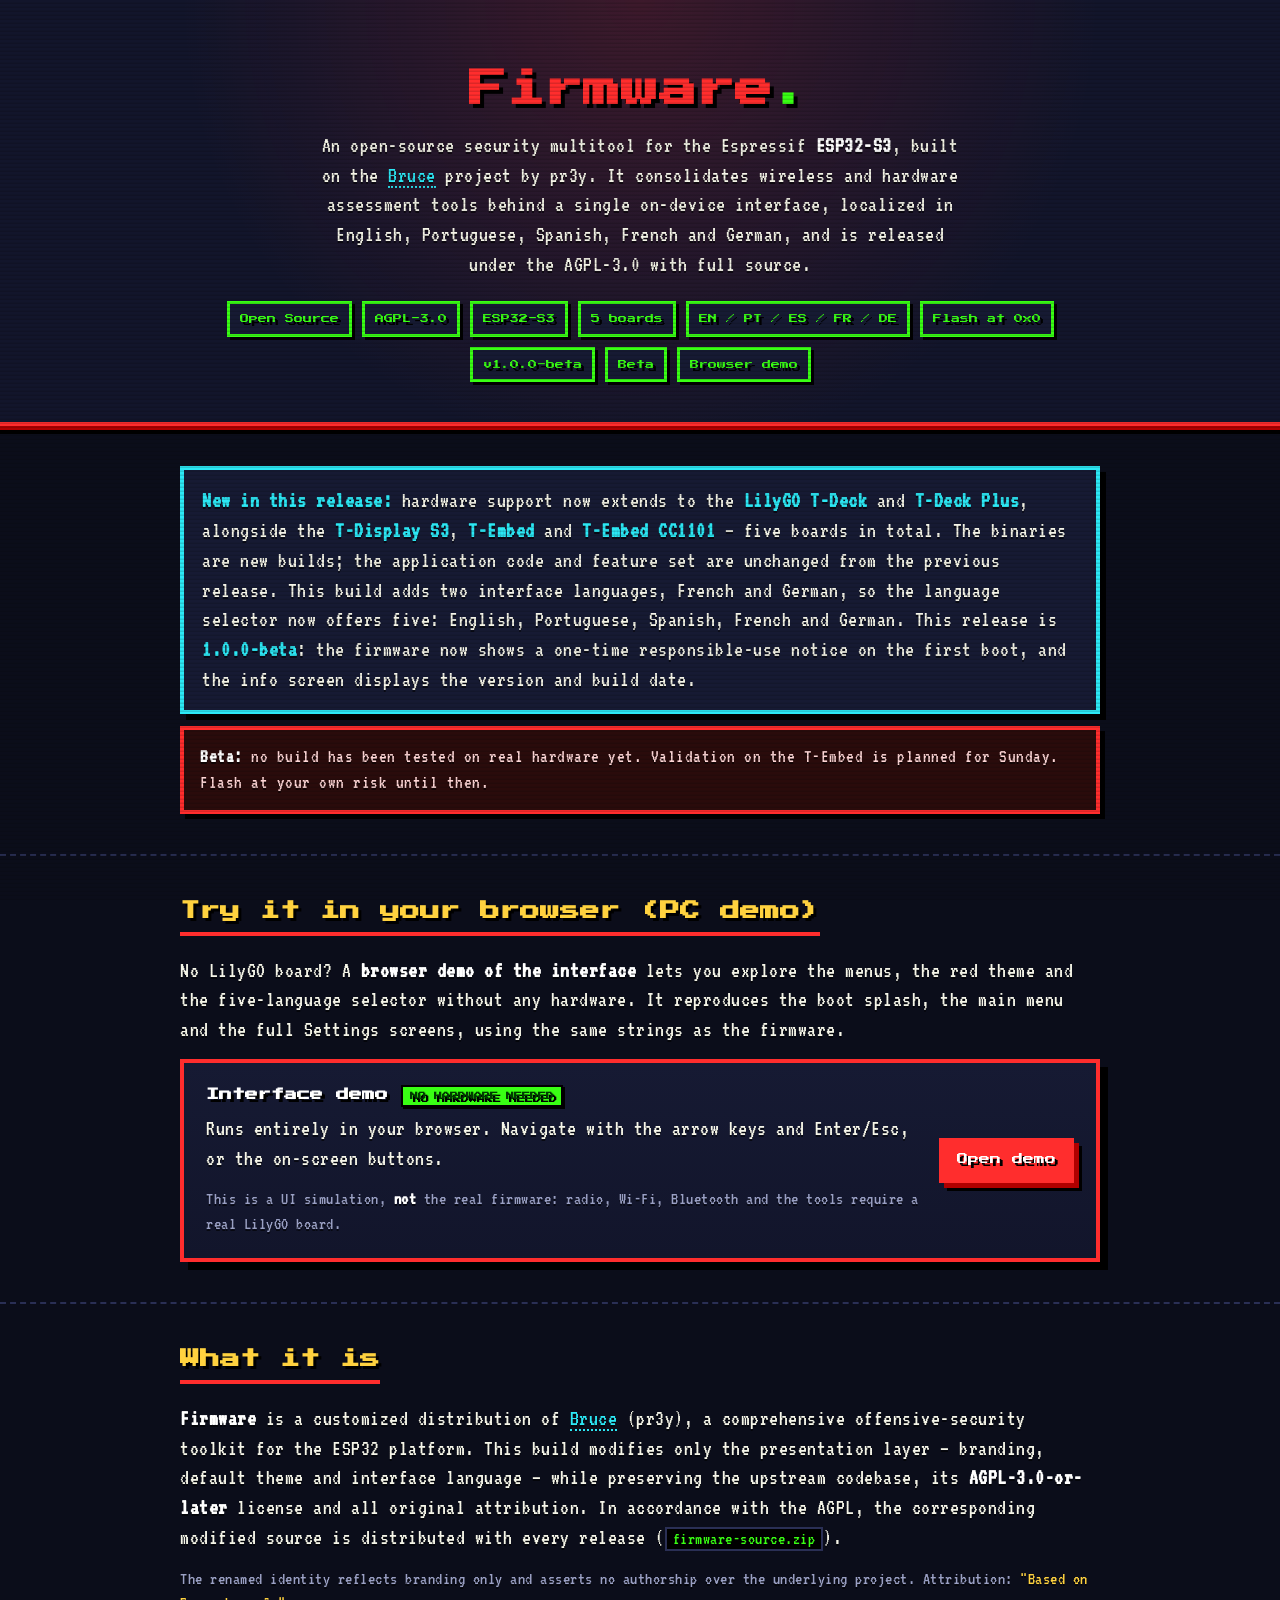
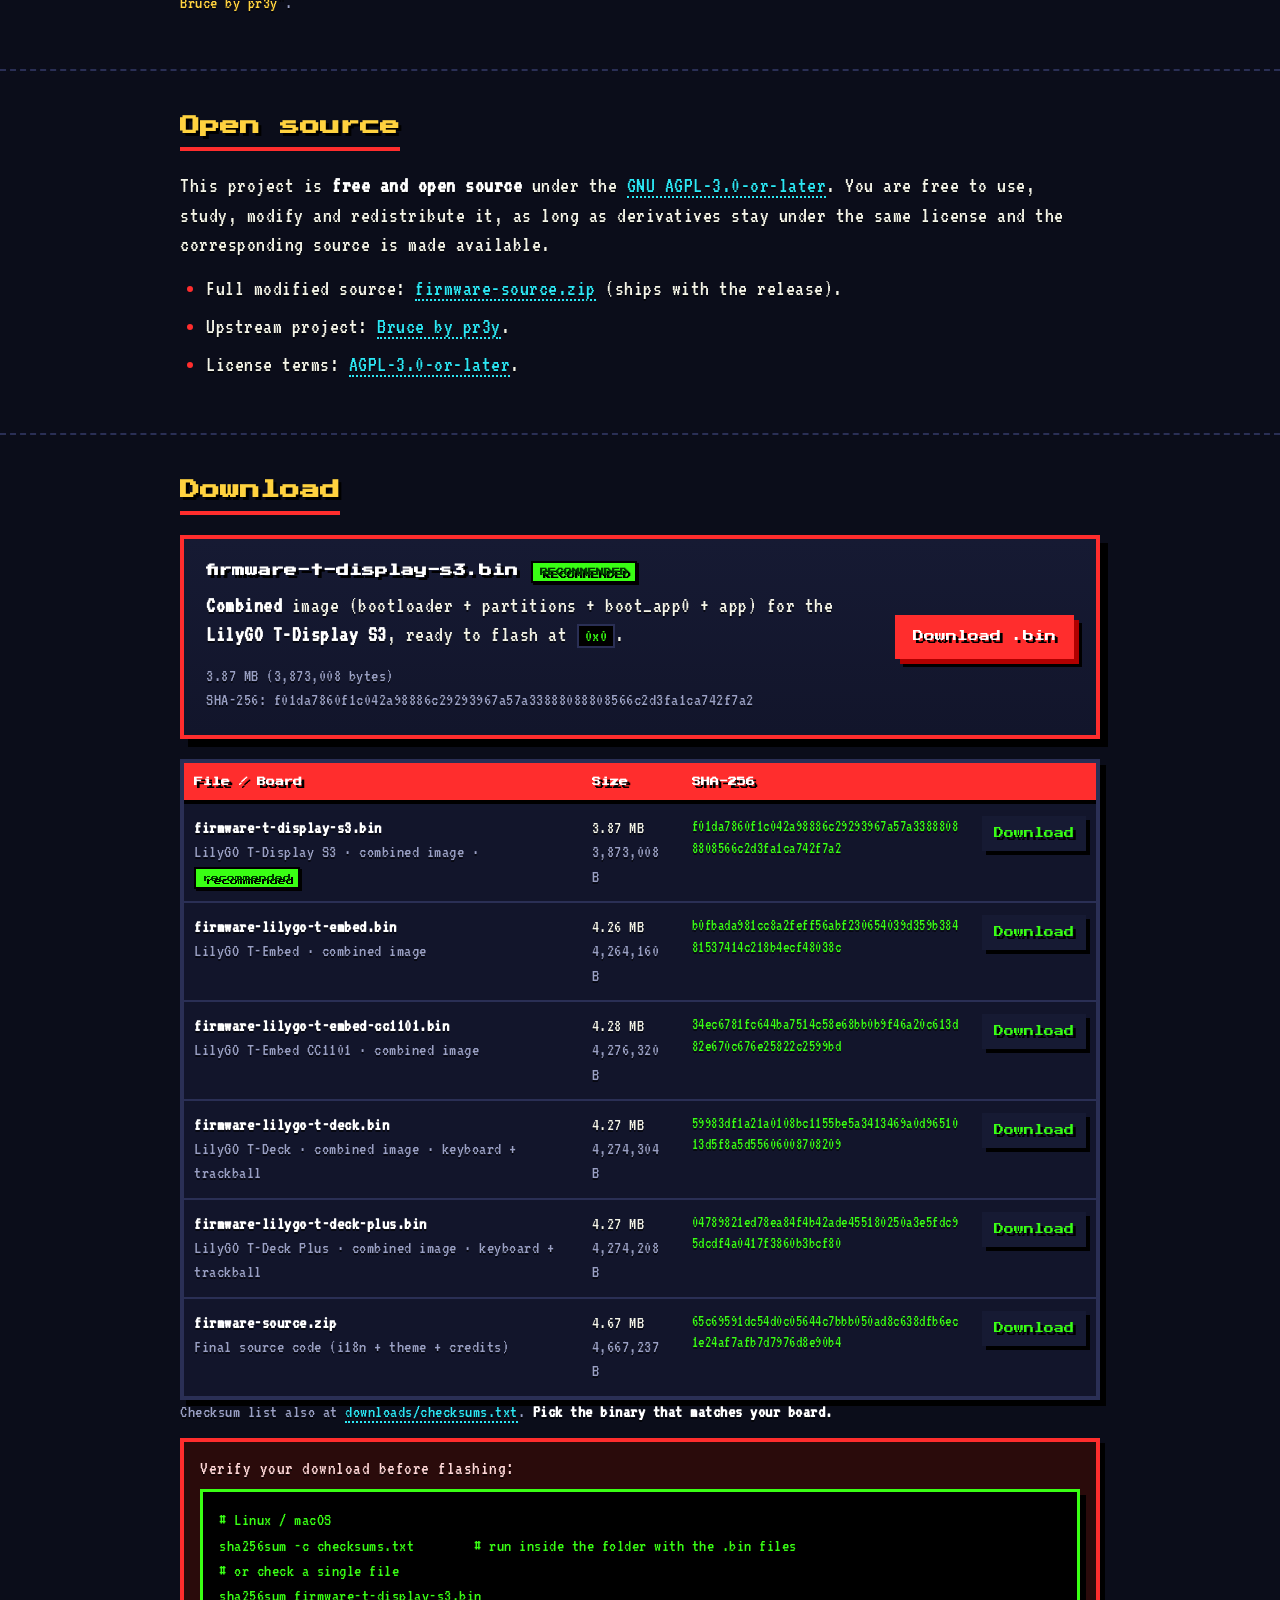
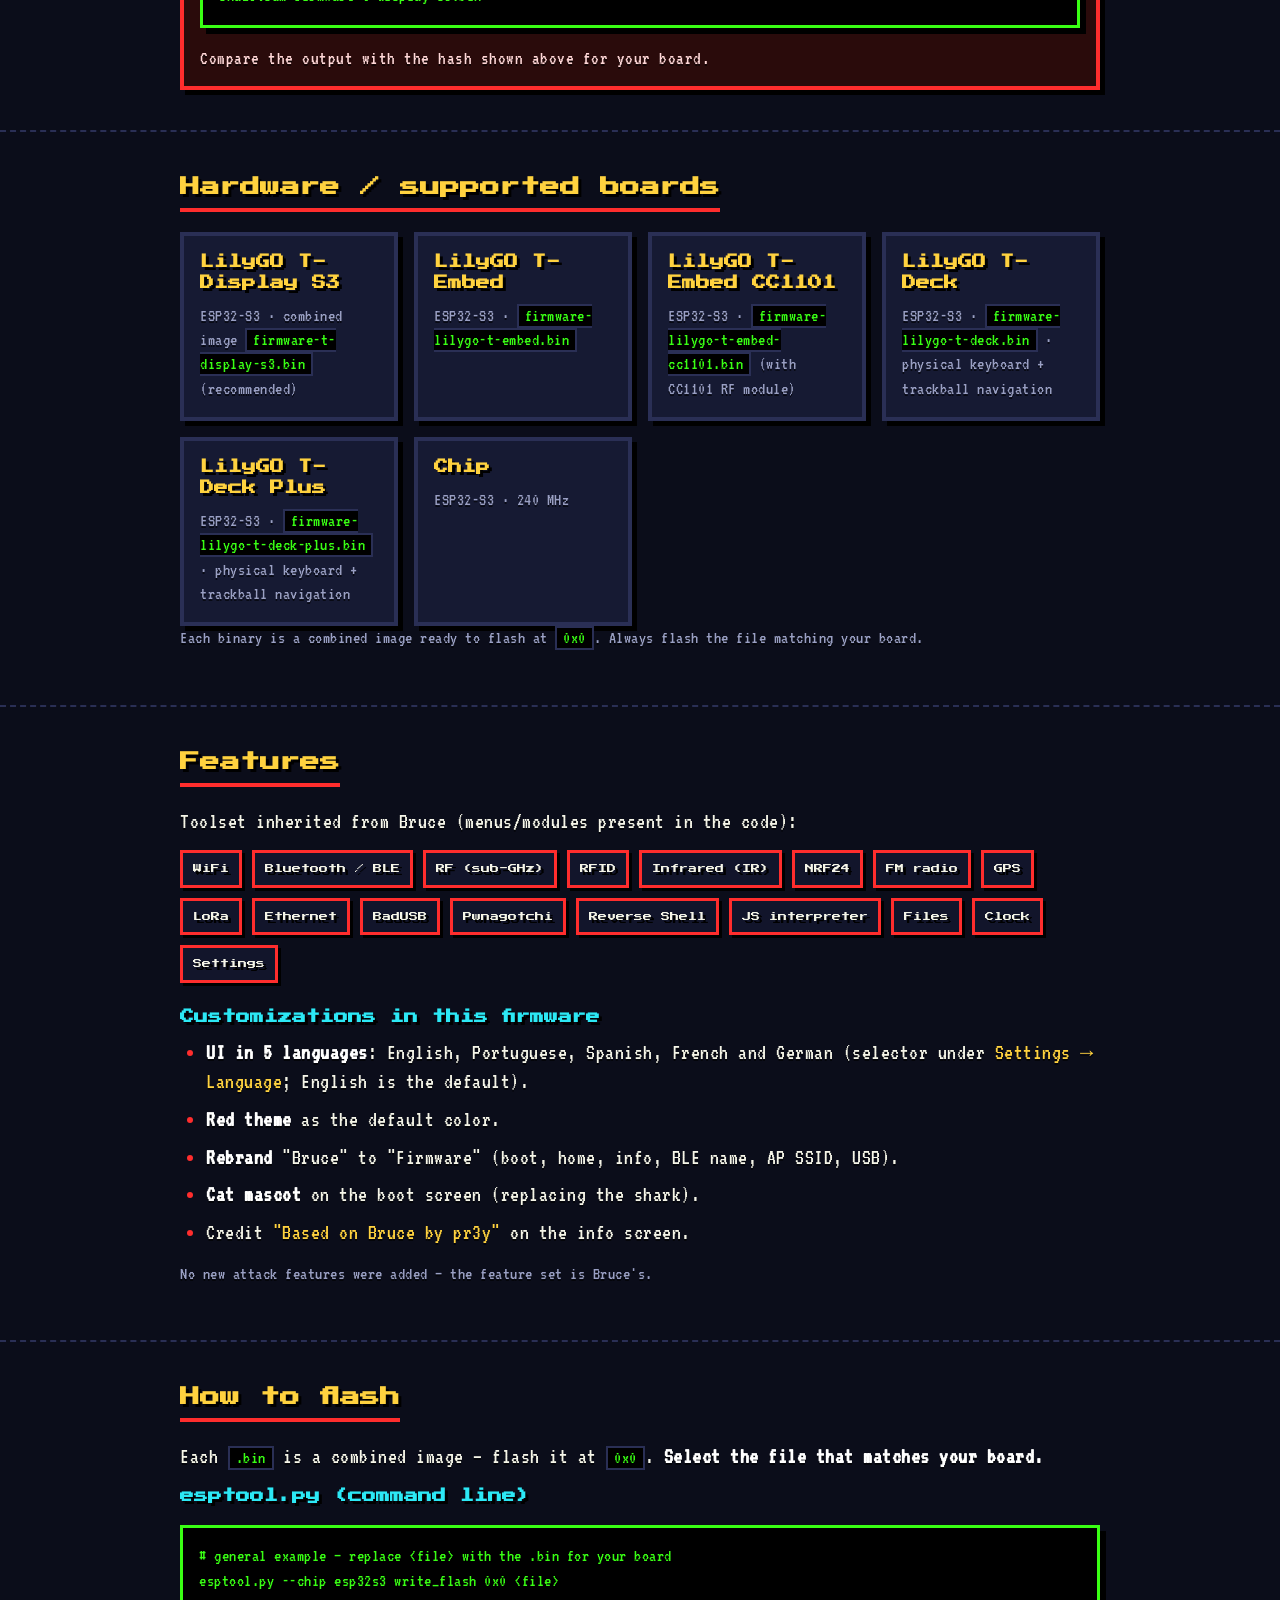
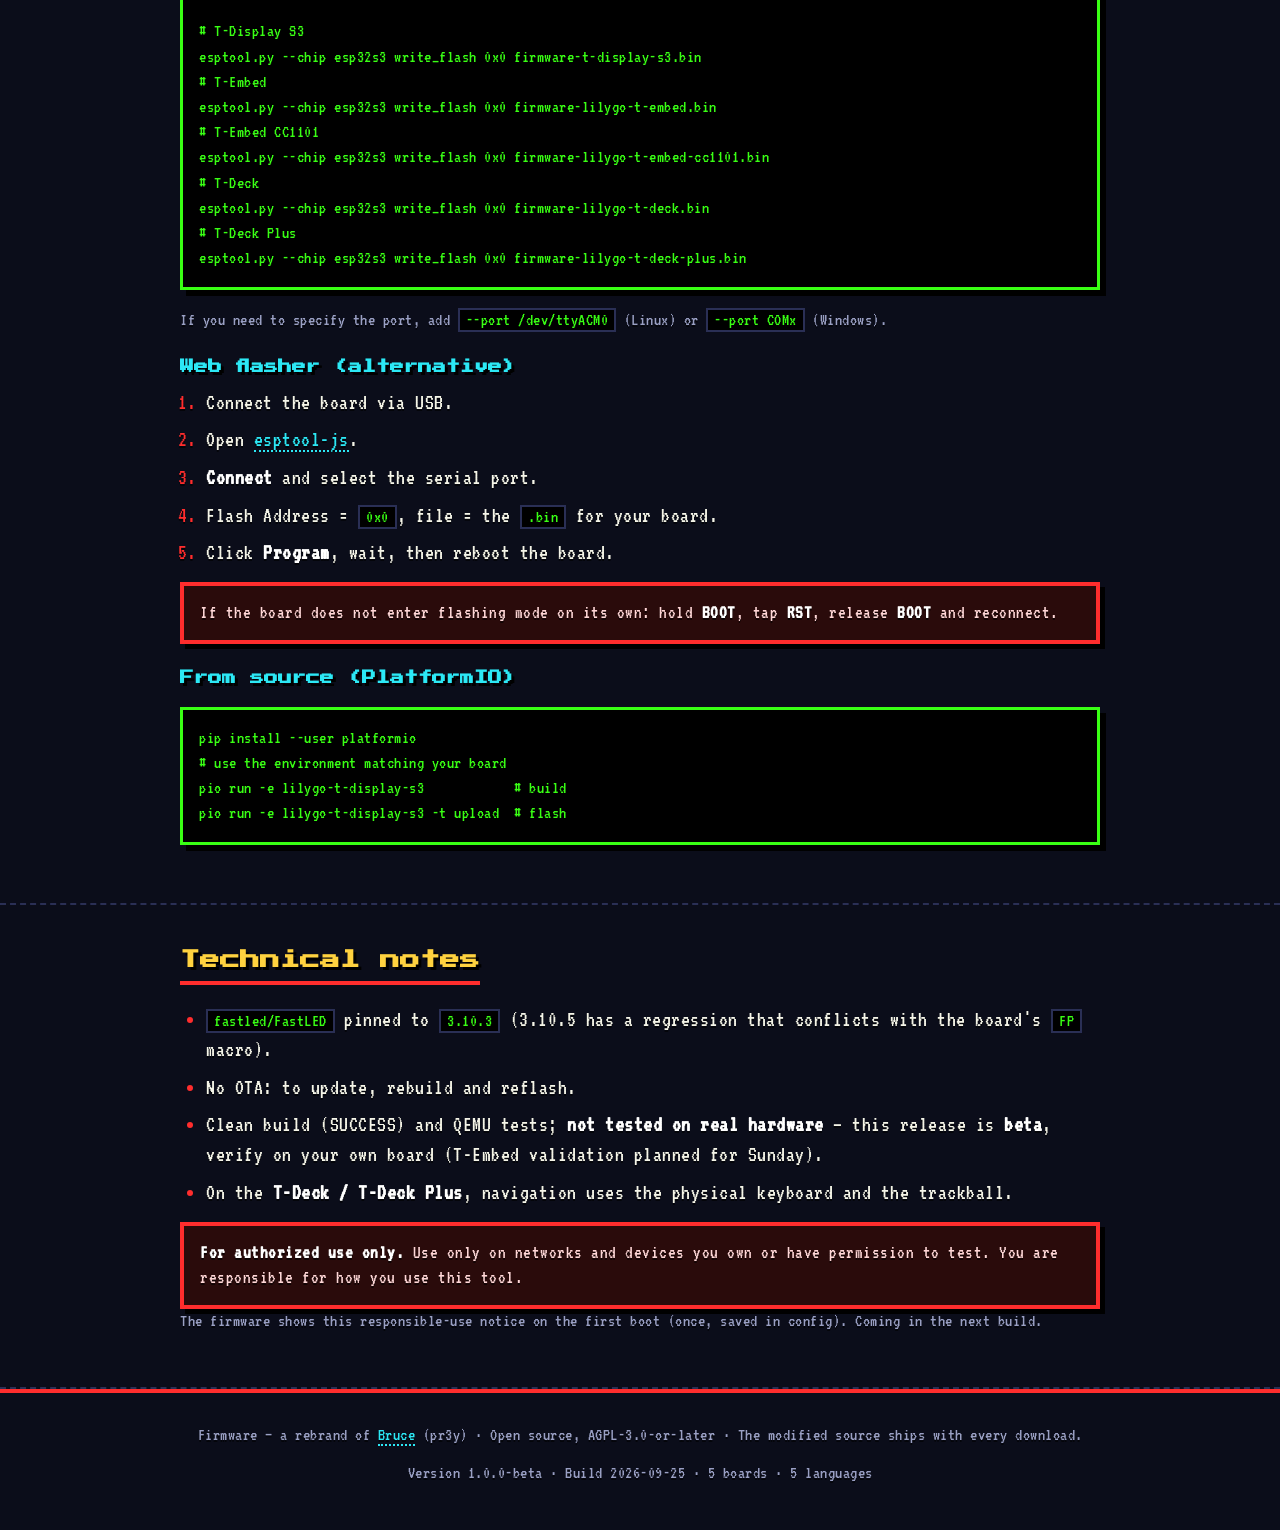
==== index.html @ cb36369f "Firmware download site + browser demo (v1.0.0-beta, 5 boards)" ====
<!DOCTYPE html>
<html lang="en">
<head>
<meta charset="utf-8">
<meta name="viewport" content="width=device-width, initial-scale=1">
<title>Firmware — ESP32-S3 multitool (based on Bruce)</title>
<meta name="description" content="Firmware is an open-source security multitool for the Espressif ESP32-S3, built on the Bruce project by pr3y. It targets five LilyGO boards (T-Display S3, T-Embed, T-Embed CC1101, T-Deck and T-Deck Plus), ships a five-language (EN/PT/ES/FR/DE) interface, and is distributed under the AGPL-3.0 with full source. Downloads and flashing instructions included.">
<link rel="preconnect" href="https://fonts.googleapis.com">
<link rel="preconnect" href="https://fonts.gstatic.com" crossorigin>
<link href="https://fonts.googleapis.com/css2?family=Press+Start+2P&family=VT323&display=swap" rel="stylesheet">
<link rel="stylesheet" href="style.css">
</head>
<body>
<header>
  <div class="container">
    <h1>Firmware<span class="accent">.</span></h1>
    <p class="tagline">An open-source security multitool for the Espressif
      <strong>ESP32-S3</strong>, built on the <a href="https://github.com/pr3y/Bruce">Bruce</a>
      project by pr3y. It consolidates wireless and hardware assessment tools behind a single
      on-device interface, localized in English, Portuguese, Spanish, French and German, and is released under
      the AGPL-3.0 with full source.</p>
    <div class="badges">
      <span class="badge">Open Source</span>
      <span class="badge">AGPL-3.0</span>
      <span class="badge">ESP32-S3</span>
      <span class="badge">5 boards</span>
      <span class="badge">EN / PT / ES / FR / DE</span>
      <span class="badge">Flash at 0x0</span>
      <span class="badge">v1.0.0-beta</span>
      <span class="badge">Beta</span>
      <span class="badge">Browser demo</span>
    </div>
  </div>
</header>

<section id="news">
  <div class="container">
    <div class="note">
      <strong>New in this release:</strong> hardware support now extends to the
      <strong>LilyGO T-Deck</strong> and <strong>T-Deck Plus</strong>, alongside the
      <strong>T-Display S3</strong>, <strong>T-Embed</strong> and <strong>T-Embed CC1101</strong>
      &mdash; five boards in total. The binaries are new builds; the application code and feature set
      are unchanged from the previous release. This build adds two interface languages,
      French and German, so the language selector now offers five: English, Portuguese, Spanish, French and German.
      This release is <strong>1.0.0-beta</strong>: the firmware now shows a one-time responsible-use notice on the
      first boot, and the info screen displays the version and build date.
    </div>
    <div class="warn" style="margin-top:12px">
      <strong>Beta:</strong> no build has been tested on real hardware yet. Validation on the
      T-Embed is planned for Sunday. Flash at your own risk until then.
    </div>
  </div>
</section>

<section id="demo">
  <div class="container">
    <h2>Try it in your browser (PC demo)</h2>
    <p>No LilyGO board? A <strong>browser demo of the interface</strong> lets you explore the
      menus, the red theme and the five-language selector without any hardware. It reproduces the
      boot splash, the main menu and the full Settings screens, using the same strings as the
      firmware.</p>
    <div class="dl-primary">
      <div class="info">
        <h3>Interface demo <span class="tag new">NO HARDWARE NEEDED</span></h3>
        <p>Runs entirely in your browser. Navigate with the arrow keys and Enter/Esc, or the
          on-screen buttons.</p>
        <div class="meta">This is a UI simulation, <strong>not</strong> the real firmware:
          radio, Wi-Fi, Bluetooth and the tools require a real LilyGO board.</div>
      </div>
      <a class="btn" href="demo/" target="_blank" rel="noopener">Open demo</a>
    </div>
  </div>
</section>

<section id="what">
  <div class="container">
    <h2>What it is</h2>
    <p><strong>Firmware</strong> is a customized distribution of
      <a href="https://github.com/pr3y/Bruce">Bruce</a> (pr3y), a comprehensive offensive-security
      toolkit for the ESP32 platform. This build modifies only the presentation layer — branding,
      default theme and interface language — while preserving the upstream codebase, its
      <strong>AGPL-3.0-or-later</strong> license and all original attribution. In accordance with
      the AGPL, the corresponding modified source is distributed with every release
      (<code>firmware-source.zip</code>).</p>
    <p class="meta">The renamed identity reflects branding only and asserts no authorship over the
      underlying project. Attribution: <em>"Based on Bruce by pr3y"</em>.</p>
  </div>
</section>

<section id="opensource">
  <div class="container">
    <h2>Open source</h2>
    <p>This project is <strong>free and open source</strong> under the
      <a href="https://www.gnu.org/licenses/agpl-3.0.html">GNU AGPL-3.0-or-later</a>.
      You are free to use, study, modify and redistribute it, as long as derivatives stay
      under the same license and the corresponding source is made available.</p>
    <ul>
      <li>Full modified source: <a href="downloads/firmware-source.zip">firmware-source.zip</a> (ships with the release).</li>
      <li>Upstream project: <a href="https://github.com/pr3y/Bruce">Bruce by pr3y</a>.</li>
      <li>License terms: <a href="https://www.gnu.org/licenses/agpl-3.0.html">AGPL-3.0-or-later</a>.</li>
    </ul>
  </div>
</section>

<section id="download">
  <div class="container">
    <h2>Download</h2>

    <div class="dl-primary">
      <div class="info">
        <h3>firmware-t-display-s3.bin <span class="tag new">RECOMMENDED</span></h3>
        <p><strong>Combined</strong> image (bootloader + partitions + boot_app0 + app)
          for the <strong>LilyGO T-Display S3</strong>, ready to flash at <code>0x0</code>.</p>
        <div class="meta">3.87&nbsp;MB (3,873,008 bytes)<br>
          SHA-256: f01da7860f1c042a98886c29293967a57a33888088808566c2d3fa1ca742f7a2</div>
      </div>
      <a class="btn" href="downloads/firmware-t-display-s3.bin" download>Download .bin</a>
    </div>

    <table style="margin-top:20px">
      <tr>
        <th>File / Board</th>
        <th>Size</th>
        <th>SHA-256</th>
        <th></th>
      </tr>
      <tr>
        <td>
          <strong>firmware-t-display-s3.bin</strong><br>
          <span class="tmeta">LilyGO T-Display S3 · combined image · <span class="tag new">recommended</span></span>
        </td>
        <td>3.87&nbsp;MB<br><span class="tmeta">3,873,008 B</span></td>
        <td class="hash">f01da7860f1c042a98886c29293967a57a33888088808566c2d3fa1ca742f7a2</td>
        <td><a class="btn sec" href="downloads/firmware-t-display-s3.bin" download>Download</a></td>
      </tr>
      <tr>
        <td>
          <strong>firmware-lilygo-t-embed.bin</strong><br>
          <span class="tmeta">LilyGO T-Embed · combined image</span>
        </td>
        <td>4.26&nbsp;MB<br><span class="tmeta">4,264,160 B</span></td>
        <td class="hash">b0fbada981cc8a2feff56abf230654039d359b38481537414c218b4ecf48038c</td>
        <td><a class="btn sec" href="downloads/firmware-lilygo-t-embed.bin" download>Download</a></td>
      </tr>
      <tr>
        <td>
          <strong>firmware-lilygo-t-embed-cc1101.bin</strong><br>
          <span class="tmeta">LilyGO T-Embed CC1101 · combined image</span>
        </td>
        <td>4.28&nbsp;MB<br><span class="tmeta">4,276,320 B</span></td>
        <td class="hash">34ec6781fc644ba7514c58e68bb0b9f46a20c613d82e670c676e25822c2599bd</td>
        <td><a class="btn sec" href="downloads/firmware-lilygo-t-embed-cc1101.bin" download>Download</a></td>
      </tr>
      <tr>
        <td>
          <strong>firmware-lilygo-t-deck.bin</strong><br>
          <span class="tmeta">LilyGO T-Deck &middot; combined image &middot; keyboard + trackball</span>
        </td>
        <td>4.27&nbsp;MB<br><span class="tmeta">4,274,304 B</span></td>
        <td class="hash">59983df1a21a0108bc1155be5a3413469a0d9651013d5f8a5d55606008708209</td>
        <td><a class="btn sec" href="downloads/firmware-lilygo-t-deck.bin" download>Download</a></td>
      </tr>
      <tr>
        <td>
          <strong>firmware-lilygo-t-deck-plus.bin</strong><br>
          <span class="tmeta">LilyGO T-Deck Plus &middot; combined image &middot; keyboard + trackball</span>
        </td>
        <td>4.27&nbsp;MB<br><span class="tmeta">4,274,208 B</span></td>
        <td class="hash">04789821ed78ea84f4b42ade455180250a3e5fdc95dcdf4a0417f3860b3bcf80</td>
        <td><a class="btn sec" href="downloads/firmware-lilygo-t-deck-plus.bin" download>Download</a></td>
      </tr>
      <tr>
        <td>
          <strong>firmware-source.zip</strong><br>
          <span class="tmeta">Final source code (i18n + theme + credits)</span>
        </td>
        <td>4.67&nbsp;MB<br><span class="tmeta">4,667,237 B</span></td>
        <td class="hash">65c69591dc54d0c05644c7bbb050ad8c638dfb6ec1e24af7afb7d7976d8e90b4</td>
        <td><a class="btn sec" href="downloads/firmware-source.zip" download>Download</a></td>
      </tr>
    </table>
    <p class="meta">Checksum list also at
      <a href="downloads/checksums.txt">downloads/checksums.txt</a>.
      <strong>Pick the binary that matches your board.</strong></p>
    <div class="warn" style="margin-top:12px">Verify your download before flashing:
      <pre style="margin-top:8px"><code># Linux / macOS
sha256sum -c checksums.txt        # run inside the folder with the .bin files
# or check a single file
sha256sum firmware-t-display-s3.bin</code></pre>
      Compare the output with the hash shown above for your board.</div>
  </div>
</section>

<section id="hardware">
  <div class="container">
    <h2>Hardware / supported boards</h2>
    <div class="grid">
      <div class="card"><h3>LilyGO T-Display S3</h3><p>ESP32-S3 · combined image <code>firmware-t-display-s3.bin</code> (recommended)</p></div>
      <div class="card"><h3>LilyGO T-Embed</h3><p>ESP32-S3 · <code>firmware-lilygo-t-embed.bin</code></p></div>
      <div class="card"><h3>LilyGO T-Embed CC1101</h3><p>ESP32-S3 · <code>firmware-lilygo-t-embed-cc1101.bin</code> (with CC1101 RF module)</p></div>
      <div class="card"><h3>LilyGO T-Deck</h3><p>ESP32-S3 · <code>firmware-lilygo-t-deck.bin</code> · physical keyboard + trackball navigation</p></div>
      <div class="card"><h3>LilyGO T-Deck Plus</h3><p>ESP32-S3 · <code>firmware-lilygo-t-deck-plus.bin</code> · physical keyboard + trackball navigation</p></div>
      <div class="card"><h3>Chip</h3><p>ESP32-S3 · 240&nbsp;MHz</p></div>
    </div>
    <p class="meta">Each binary is a combined image ready to flash at <code>0x0</code>.
      Always flash the file matching your board.</p>
  </div>
</section>

<section id="features">
  <div class="container">
    <h2>Features</h2>
    <p>Toolset inherited from Bruce (menus/modules present in the code):</p>
    <div class="feat">
      <span class="chip">WiFi</span>
      <span class="chip">Bluetooth / BLE</span>
      <span class="chip">RF (sub-GHz)</span>
      <span class="chip">RFID</span>
      <span class="chip">Infrared (IR)</span>
      <span class="chip">NRF24</span>
      <span class="chip">FM radio</span>
      <span class="chip">GPS</span>
      <span class="chip">LoRa</span>
      <span class="chip">Ethernet</span>
      <span class="chip">BadUSB</span>
      <span class="chip">Pwnagotchi</span>
      <span class="chip">Reverse Shell</span>
      <span class="chip">JS interpreter</span>
      <span class="chip">Files</span>
      <span class="chip">Clock</span>
      <span class="chip">Settings</span>
    </div>
    <h3 style="margin-top:24px">Customizations in this firmware</h3>
    <ul>
      <li><strong>UI in 5 languages</strong>: English, Portuguese, Spanish, French and German
        (selector under <em>Settings &rarr; Language</em>; English is the default).</li>
      <li><strong>Red theme</strong> as the default color.</li>
      <li><strong>Rebrand</strong> "Bruce" to "Firmware" (boot, home, info, BLE name, AP SSID, USB).</li>
      <li><strong>Cat mascot</strong> on the boot screen (replacing the shark).</li>
      <li>Credit <em>"Based on Bruce by pr3y"</em> on the info screen.</li>
    </ul>
    <p class="meta">No new attack features were added — the feature set is Bruce's.</p>
  </div>
</section>

<section id="flash">
  <div class="container">
    <h2>How to flash</h2>
    <p>Each <code>.bin</code> is a combined image — flash it at <code>0x0</code>.
      <strong>Select the file that matches your board.</strong></p>

    <h3>esptool.py (command line)</h3>
    <pre><code># general example — replace &lt;file&gt; with the .bin for your board
esptool.py --chip esp32s3 write_flash 0x0 &lt;file&gt;

# T-Display S3
esptool.py --chip esp32s3 write_flash 0x0 firmware-t-display-s3.bin
# T-Embed
esptool.py --chip esp32s3 write_flash 0x0 firmware-lilygo-t-embed.bin
# T-Embed CC1101
esptool.py --chip esp32s3 write_flash 0x0 firmware-lilygo-t-embed-cc1101.bin
# T-Deck
esptool.py --chip esp32s3 write_flash 0x0 firmware-lilygo-t-deck.bin
# T-Deck Plus
esptool.py --chip esp32s3 write_flash 0x0 firmware-lilygo-t-deck-plus.bin</code></pre>
    <p class="meta">If you need to specify the port, add <code>--port /dev/ttyACM0</code>
      (Linux) or <code>--port COMx</code> (Windows).</p>

    <h3 style="margin-top:24px">Web flasher (alternative)</h3>
    <ol>
      <li>Connect the board via USB.</li>
      <li>Open <a href="https://espressif.github.io/esptool-js/">esptool-js</a>.</li>
      <li><strong>Connect</strong> and select the serial port.</li>
      <li>Flash Address = <code>0x0</code>, file = the <code>.bin</code> for your board.</li>
      <li>Click <strong>Program</strong>, wait, then reboot the board.</li>
    </ol>
    <div class="warn">If the board does not enter flashing mode on its own:
      hold <strong>BOOT</strong>, tap <strong>RST</strong>, release <strong>BOOT</strong> and reconnect.</div>

    <h3 style="margin-top:24px">From source (PlatformIO)</h3>
    <pre><code>pip install --user platformio
# use the environment matching your board
pio run -e lilygo-t-display-s3            # build
pio run -e lilygo-t-display-s3 -t upload  # flash</code></pre>
  </div>
</section>

<section id="notes">
  <div class="container">
    <h2>Technical notes</h2>
    <ul>
      <li><code>fastled/FastLED</code> pinned to <code>3.10.3</code> (3.10.5 has a regression that
        conflicts with the board's <code>FP</code> macro).</li>
      <li>No OTA: to update, rebuild and reflash.</li>
      <li>Clean build (SUCCESS) and QEMU tests; <strong>not tested on real hardware</strong> —
        this release is <strong>beta</strong>, verify on your own board (T-Embed validation planned for Sunday).</li>
      <li>On the <strong>T-Deck / T-Deck Plus</strong>, navigation uses the physical keyboard and the trackball.</li>
    </ul>
    <div class="warn" style="margin-top:12px">
      <strong>For authorized use only.</strong> Use only on networks and devices you own or
      have permission to test. You are responsible for how you use this tool.
    </div>
    <p class="meta">The firmware shows this responsible-use notice on the first boot (once,
      saved in config). Coming in the next build.</p>
  </div>
</section>

<footer>
  <div class="container">
    <p>Firmware — a rebrand of <a href="https://github.com/pr3y/Bruce">Bruce</a> (pr3y) ·
      Open source, AGPL-3.0-or-later · The modified source ships with every download.</p>
    <p class="meta">Version 1.0.0-beta &middot; Build 2026-09-25 &middot; 5 boards &middot; 5 languages</p>
  </div>
</footer>
</body>
</html>
---- style.css ----
/* ===== Firmware — estética 8-bit / retro console ===== */
:root{
  --bg:#0b0d1a;
  --bg2:#12152b;
  --panel:#161a33;
  --ink:#f5f5e8;
  --muted:#9aa0c4;
  --red:#ff2d2d;
  --red-d:#b00000;
  --green:#39ff14;
  --cyan:#2ce8f5;
  --yellow:#ffd23f;
  --line:#2a2f55;
  --px:#000;
}
*{box-sizing:border-box}
img,.logo,.ic{image-rendering:pixelated;image-rendering:crisp-edges}
html{scroll-behavior:smooth}
body{
  margin:0;
  background:var(--bg);
  color:var(--ink);
  font-family:'VT323','Courier New',monospace;
  font-size:22px;
  line-height:1.35;
  letter-spacing:.5px;
  text-shadow:0 2px 0 rgba(0,0,0,.6);
}
/* CRT scanline overlay */
body::before{
  content:"";
  position:fixed;inset:0;z-index:9999;pointer-events:none;
  background:repeating-linear-gradient(
    to bottom,
    rgba(0,0,0,0) 0px,
    rgba(0,0,0,0) 2px,
    rgba(0,0,0,.14) 3px,
    rgba(0,0,0,.14) 4px);
  mix-blend-mode:multiply;
}
.container{max-width:960px;margin:0 auto;padding:0 20px}

h1,h2,h3,.btn,.badge,.chip,.tag,th{
  font-family:'Press Start 2P','VT323',monospace;
  letter-spacing:0;
  line-height:1.5;
  text-shadow:3px 3px 0 var(--px);
}

/* ===== header ===== */
header{
  background:
    radial-gradient(circle at 50% 0%, rgba(255,45,45,.18), transparent 60%),
    var(--bg2);
  border-bottom:4px solid var(--red);
  padding:48px 0 40px;
  text-align:center;
  box-shadow:0 4px 0 var(--red-d), 0 8px 0 #000;
}
header .logo{
  font-size:64px;
  filter:drop-shadow(4px 4px 0 #000);
  animation:bob 1.2s steps(2) infinite;
}
@keyframes bob{0%,100%{transform:translateY(0)}50%{transform:translateY(-6px)}}
h1{font-size:38px;margin:14px 0 8px;color:var(--red);text-shadow:4px 4px 0 var(--px)}
h1 .accent{color:var(--green)}
.tagline{max-width:640px;margin:12px auto 0;color:var(--ink);font-size:22px}
.tagline a,a{color:var(--cyan);text-decoration:none;border-bottom:2px dotted var(--cyan)}
a:hover{color:var(--yellow);border-color:var(--yellow)}
.badges{display:flex;flex-wrap:wrap;gap:10px;justify-content:center;margin-top:22px}
.badge{
  font-size:9px;background:var(--panel);color:var(--green);
  padding:8px 10px;border:3px solid var(--green);
  box-shadow:3px 3px 0 #000;
}

/* ===== sections ===== */
section{padding:40px 0;border-bottom:2px dashed var(--line)}
h2{
  font-size:20px;color:var(--yellow);margin:0 0 20px;
  display:inline-block;padding-bottom:6px;border-bottom:4px solid var(--red);
}
h3{font-size:14px;color:var(--cyan);margin:0 0 10px}
p{margin:0 0 14px}
.meta,.tmeta{color:var(--muted);font-size:18px}
strong{color:#fff}
em{color:var(--yellow);font-style:normal}
code{
  font-family:'VT323',monospace;background:#000;color:var(--green);
  padding:1px 6px;border:2px solid var(--line);font-size:18px;
}

/* ===== note / novidades ===== */
.note{
  background:var(--panel);border:4px solid var(--cyan);
  box-shadow:6px 6px 0 #000;padding:16px 18px;
}
.note strong{color:var(--cyan)}

/* ===== download primary ===== */
.dl-primary{
  display:flex;align-items:center;gap:18px;flex-wrap:wrap;
  background:linear-gradient(180deg,var(--panel),var(--bg2));
  border:4px solid var(--red);box-shadow:8px 8px 0 #000;
  padding:22px;
}
.dl-primary .logo{font-size:52px;filter:drop-shadow(3px 3px 0 #000)}
.dl-primary .info{flex:1;min-width:240px}
.dl-primary h3{color:#fff;font-size:13px}

/* ===== buttons (NES cartridge) ===== */
.btn{
  display:inline-block;font-size:11px;
  background:var(--red);color:#fff;text-decoration:none;border:none;
  padding:14px 18px;
  box-shadow:5px 5px 0 var(--red-d), 8px 8px 0 #000;
  transition:transform .04s steps(1), box-shadow .04s steps(1);
  white-space:nowrap;
}
.btn:hover{background:#ff4d4d;border:none;color:#fff}
.btn:active{transform:translate(4px,4px);box-shadow:1px 1px 0 var(--red-d),3px 3px 0 #000}
.btn.sec{background:var(--panel);color:var(--green);box-shadow:4px 4px 0 #000;font-size:10px;padding:10px 12px}
.btn.sec:hover{background:#1d2246;color:var(--cyan)}

.tag{font-size:8px;padding:5px 7px;border:2px solid #000;vertical-align:middle}
.tag.new{background:var(--green);color:#003b00;box-shadow:2px 2px 0 #000;animation:blink 1.4s steps(2,end) infinite}
@keyframes blink{0%,60%{opacity:1}61%,100%{opacity:.35}}

/* ===== table ===== */
table{width:100%;border-collapse:separate;border-spacing:0;border:4px solid var(--line);box-shadow:6px 6px 0 #000;background:var(--bg2)}
th{background:var(--red);color:#fff;font-size:9px;text-align:left;padding:12px 10px;border-bottom:4px solid #000}
td{padding:12px 10px;border-bottom:2px solid var(--line);vertical-align:top;font-size:18px}
tr:last-child td{border-bottom:none}
.hash{font-family:'VT323',monospace;color:var(--green);font-size:16px;word-break:break-all;max-width:340px}

/* ===== grid cards ===== */
.grid{display:grid;grid-template-columns:repeat(auto-fit,minmax(200px,1fr));gap:16px}
.card{background:var(--panel);border:4px solid var(--line);box-shadow:5px 5px 0 #000;padding:16px}
.card .ic{font-size:40px;margin-bottom:8px;filter:drop-shadow(2px 2px 0 #000)}
.card h3{color:var(--yellow)}
.card p{font-size:18px;color:var(--muted);margin:0}

/* ===== feature chips ===== */
.feat{display:flex;flex-wrap:wrap;gap:10px;margin:8px 0 8px}
.chip{
  font-size:9px;background:var(--bg2);color:var(--ink);
  padding:9px 10px;border:3px solid var(--red);box-shadow:3px 3px 0 #000;
}

/* ===== lists ===== */
ul,ol{margin:0 0 14px;padding-left:26px}
li{margin:0 0 8px}
li::marker{color:var(--red)}

/* ===== code blocks (terminal) ===== */
pre{
  background:#000;color:var(--green);border:3px solid var(--green);
  box-shadow:6px 6px 0 #000;padding:16px;overflow-x:auto;
  font-family:'VT323',monospace;font-size:18px;line-height:1.4;
}
pre code{background:none;border:none;padding:0;color:inherit}

/* ===== warn ===== */
.warn{
  background:#2a0b0b;border:4px solid var(--red);color:#ffd7d7;
  box-shadow:5px 5px 0 #000;padding:14px 16px;font-size:19px;
}

/* ===== footer ===== */
footer{padding:30px 0;text-align:center;color:var(--muted);font-size:18px;border-top:4px solid var(--red)}

/* ===== responsive ===== */
@media(max-width:640px){
  body{font-size:20px}
  h1{font-size:26px}
  h2{font-size:15px}
  .hash{font-size:14px;max-width:180px}
  .dl-primary{flex-direction:column;text-align:center}
  .btn{white-space:normal}
}
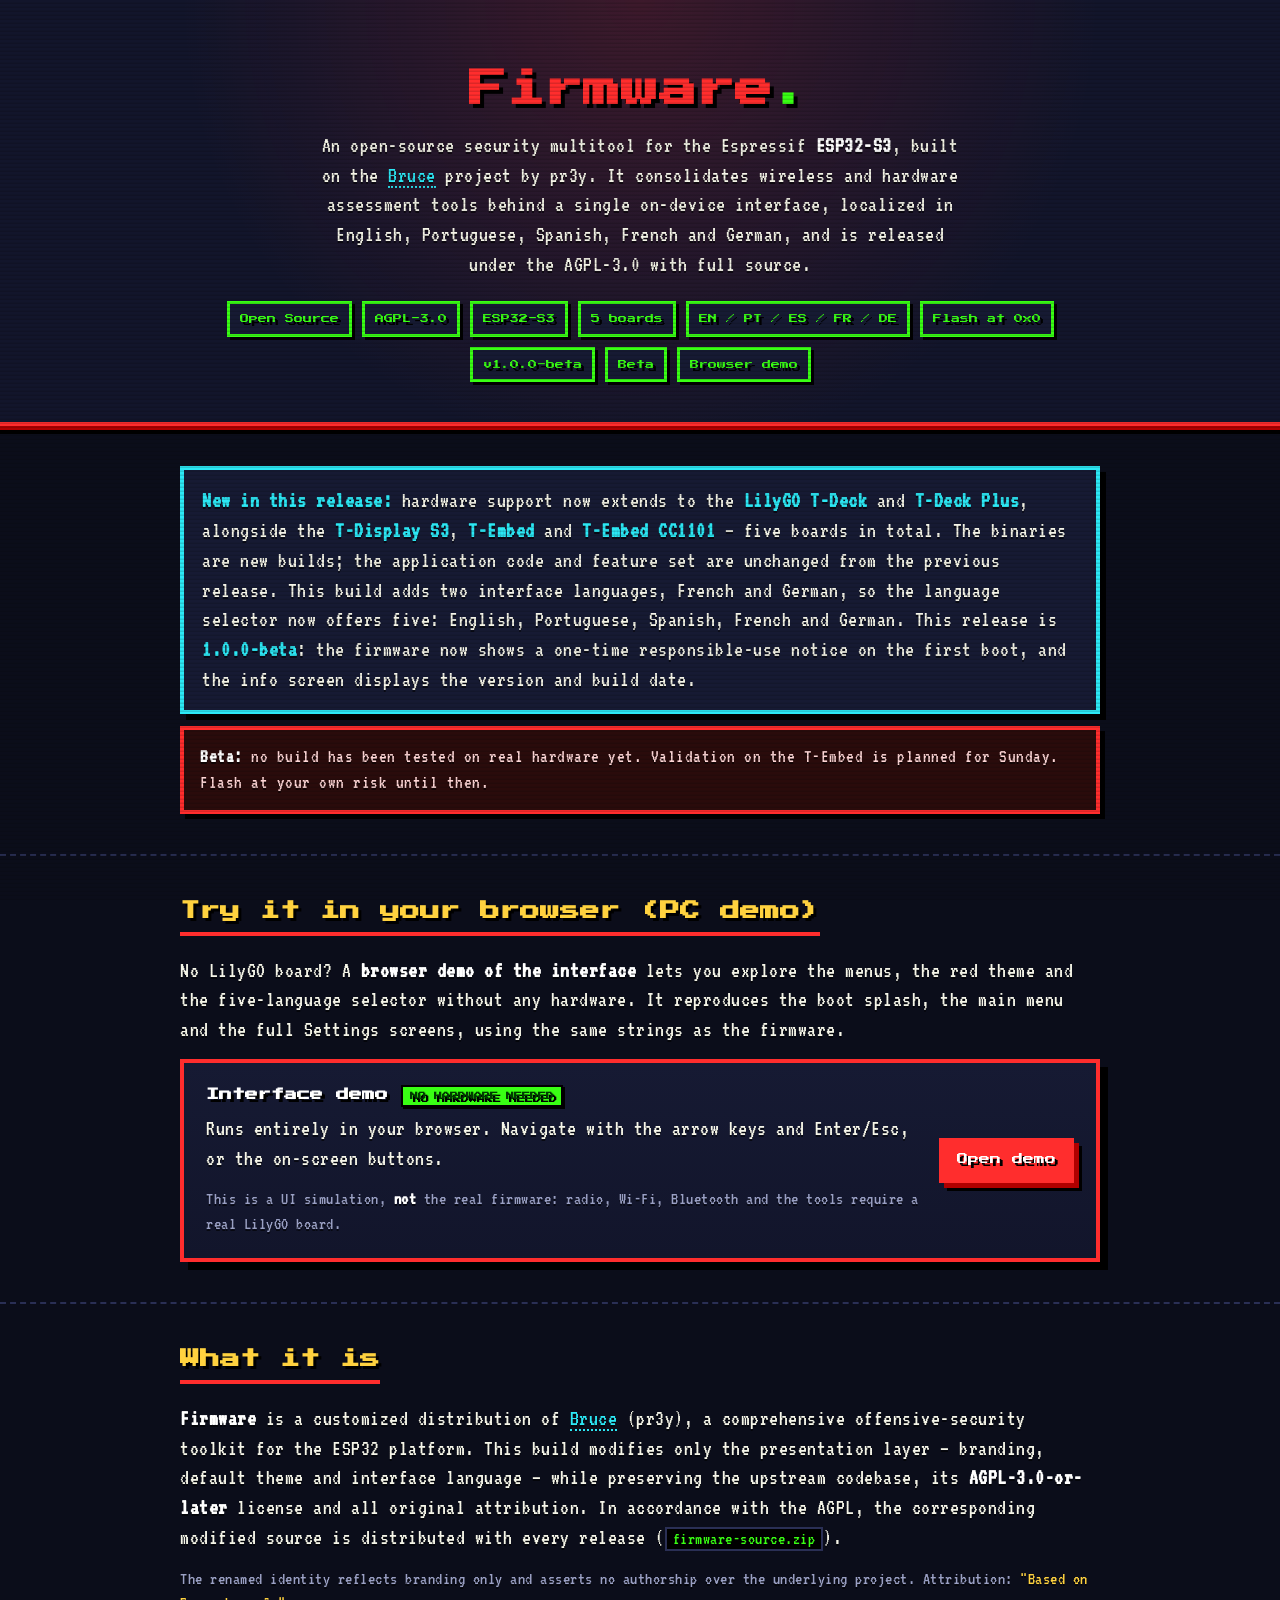
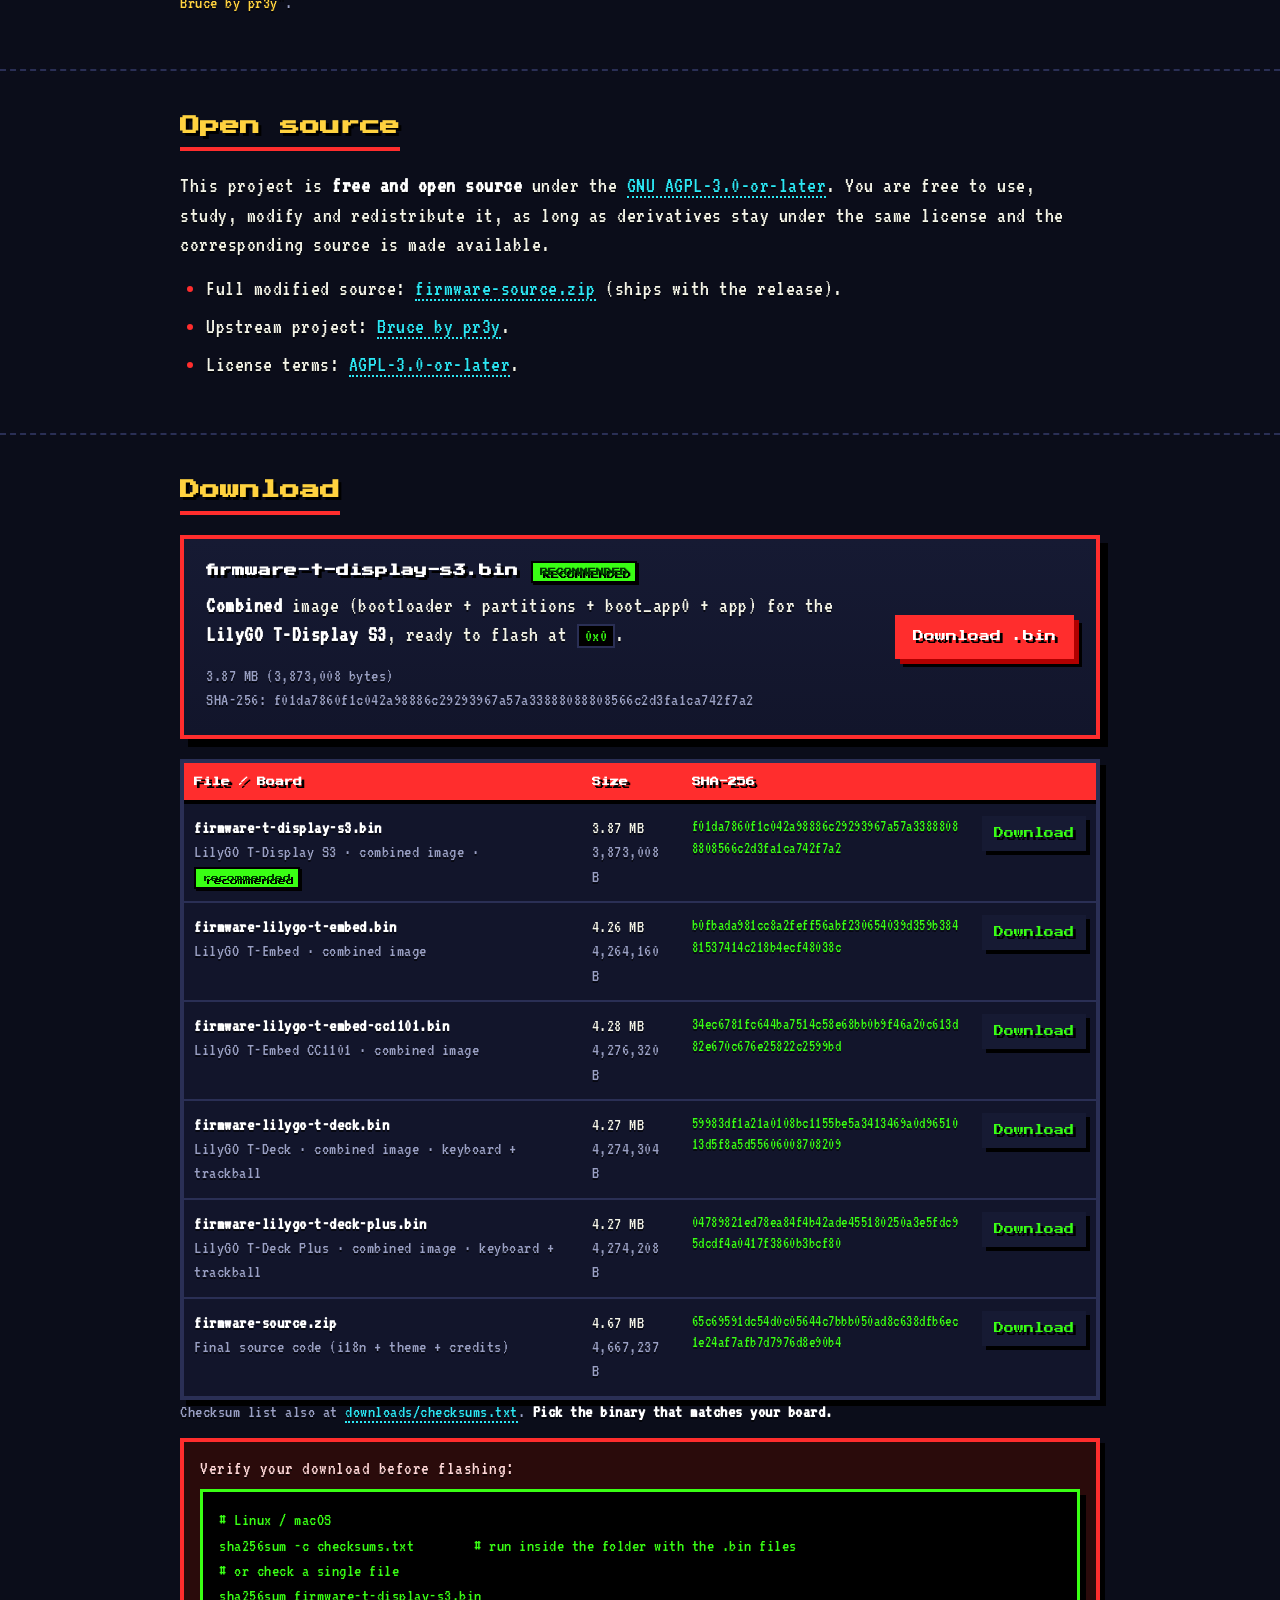
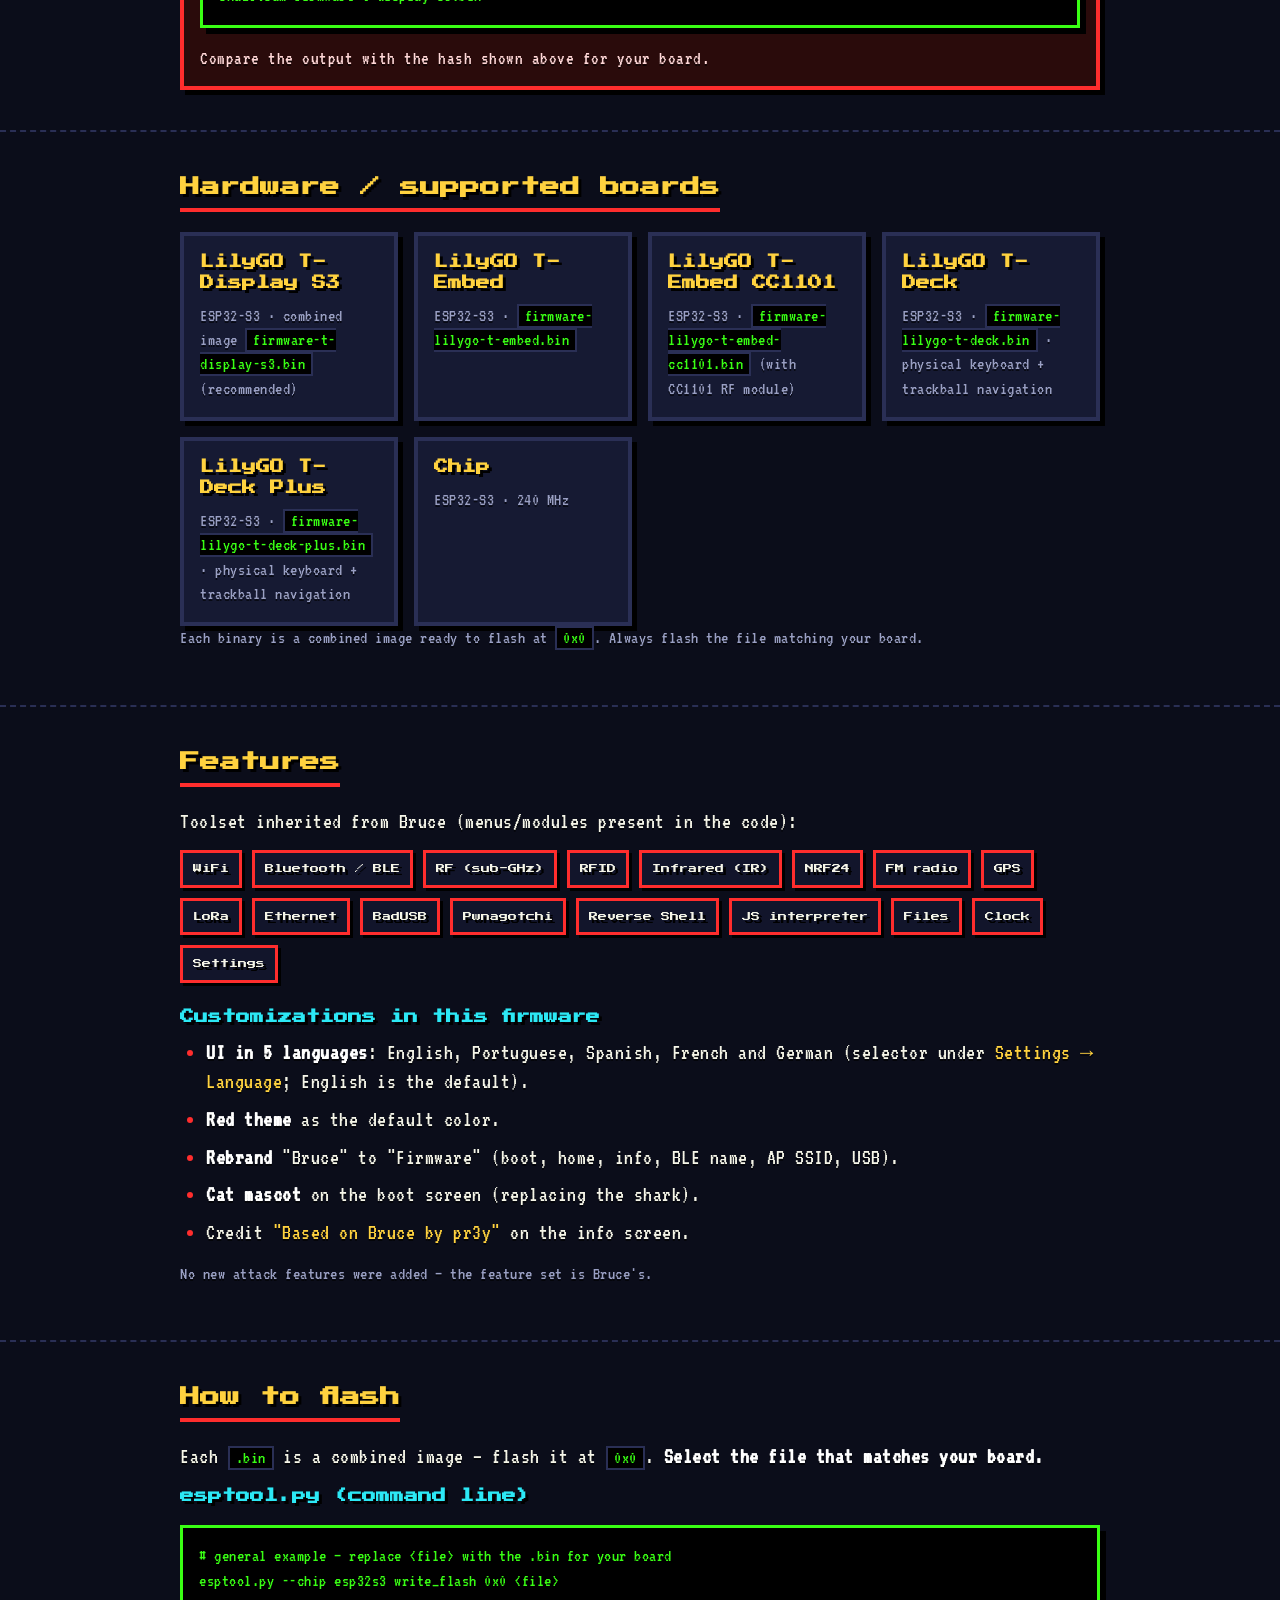
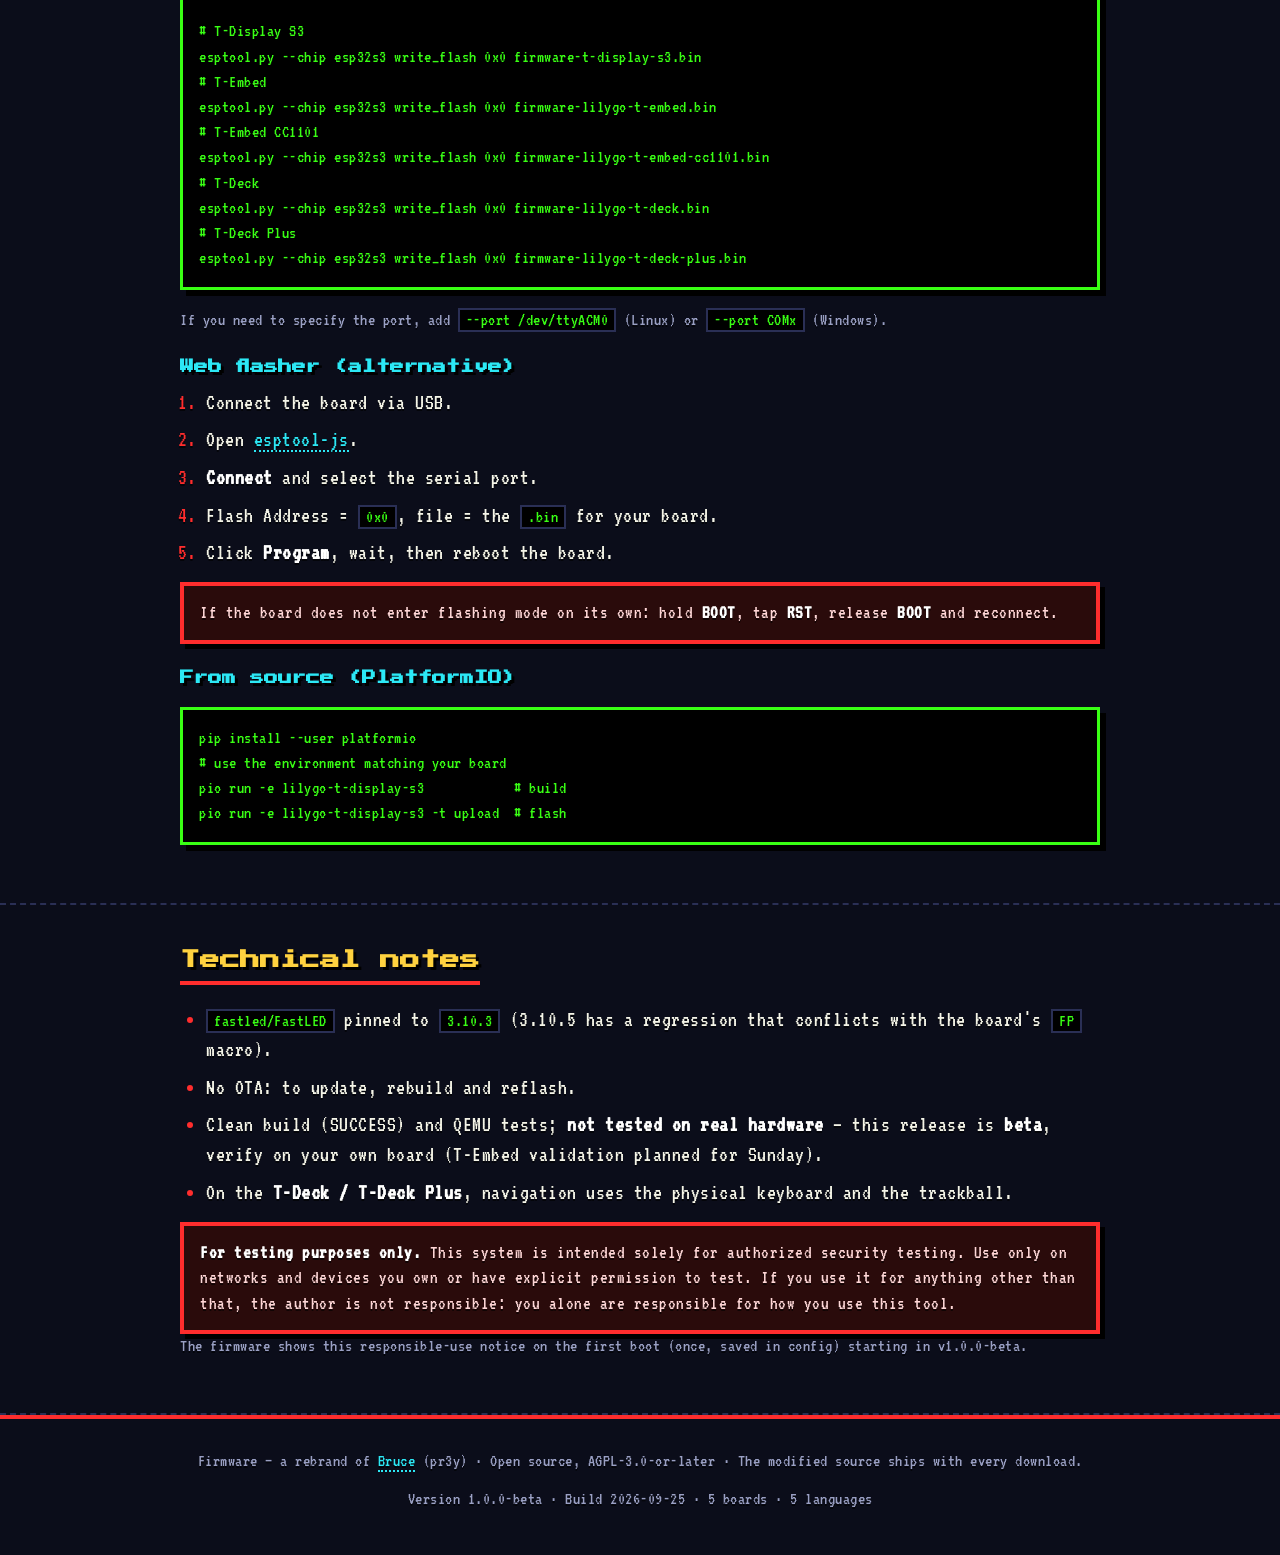
==== commit 4765eae6: "Strengthen disclaimer: testing-only, author not responsible for misuse" ====
--- a/index.html
+++ b/index.html
@@ -297,11 +297,13 @@
       <li>On the <strong>T-Deck / T-Deck Plus</strong>, navigation uses the physical keyboard and the trackball.</li>
     </ul>
     <div class="warn" style="margin-top:12px">
-      <strong>For authorized use only.</strong> Use only on networks and devices you own or
-      have permission to test. You are responsible for how you use this tool.
+      <strong>For testing purposes only.</strong> This system is intended solely for authorized
+      security testing. Use only on networks and devices you own or have explicit permission to test.
+      If you use it for anything other than that, the author is not responsible: you alone are
+      responsible for how you use this tool.
     </div>
     <p class="meta">The firmware shows this responsible-use notice on the first boot (once,
-      saved in config). Coming in the next build.</p>
+      saved in config) starting in v1.0.0-beta.</p>
   </div>
 </section>
 
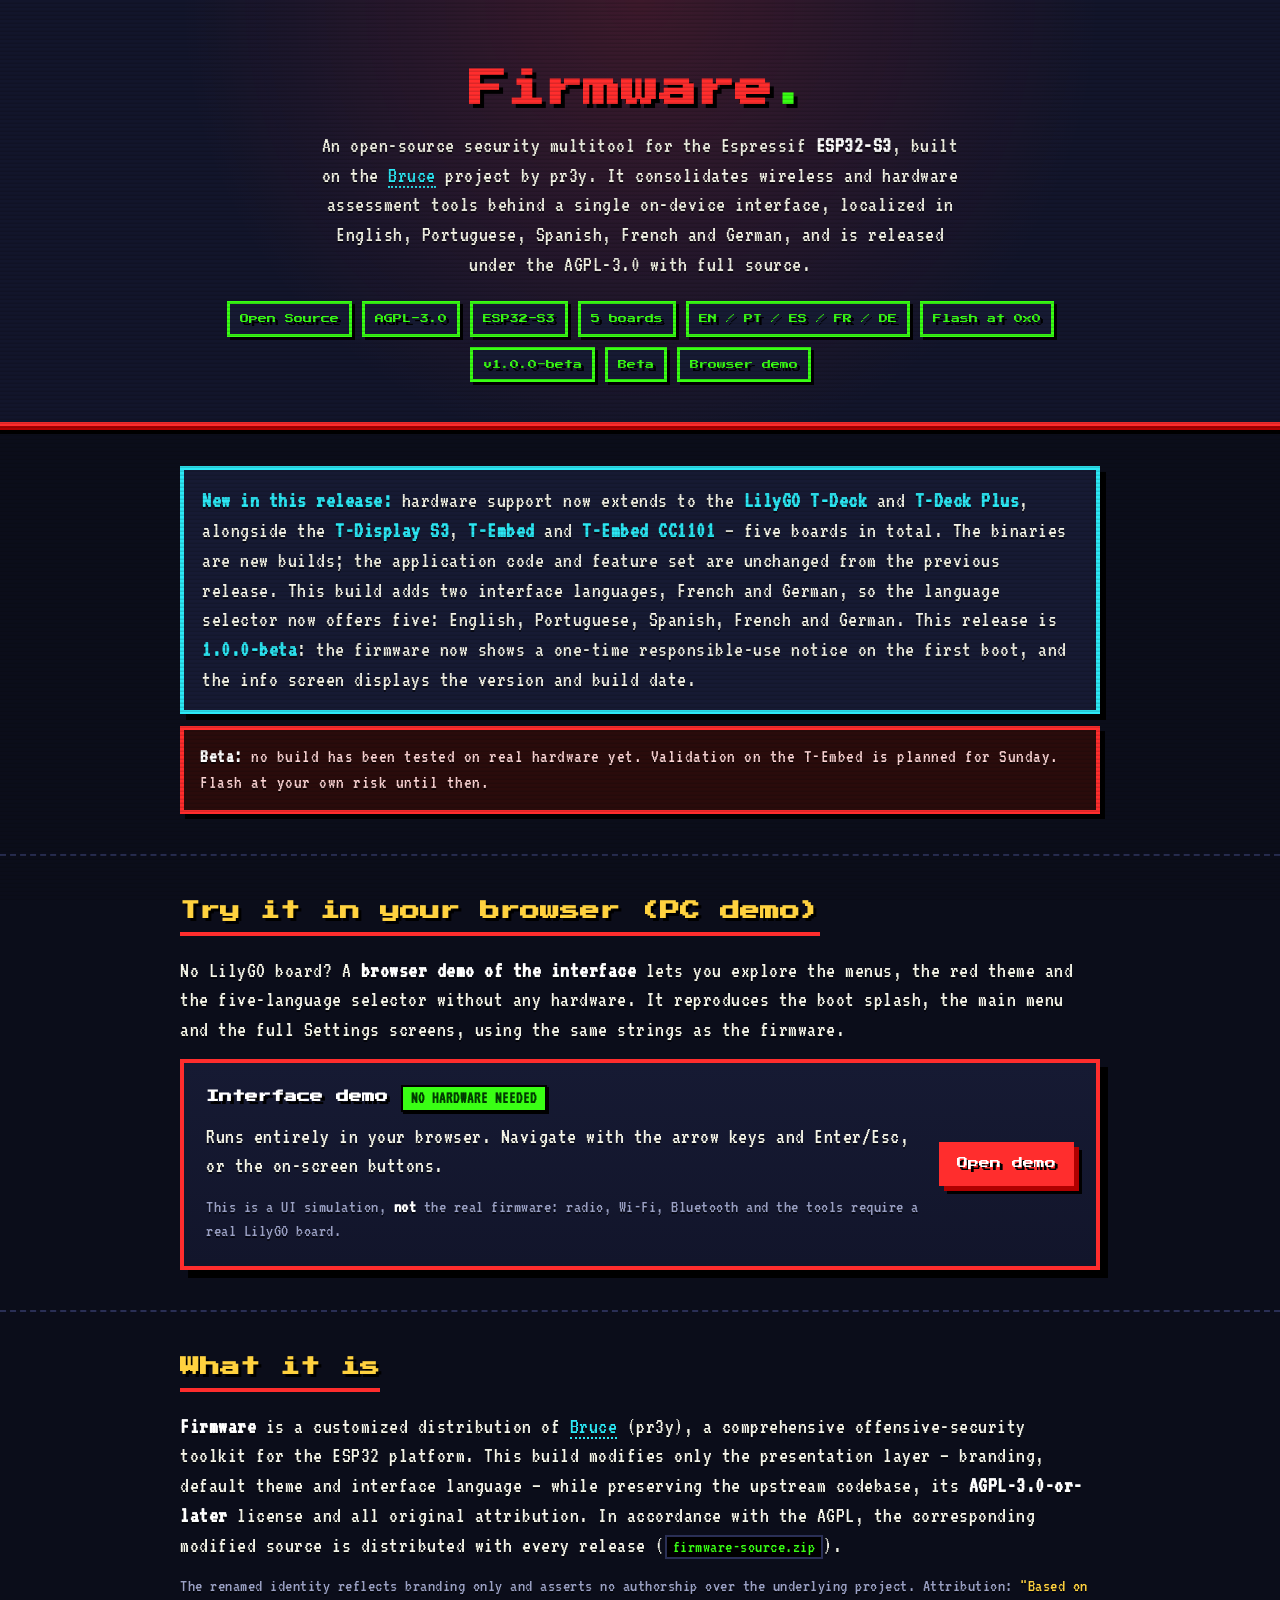
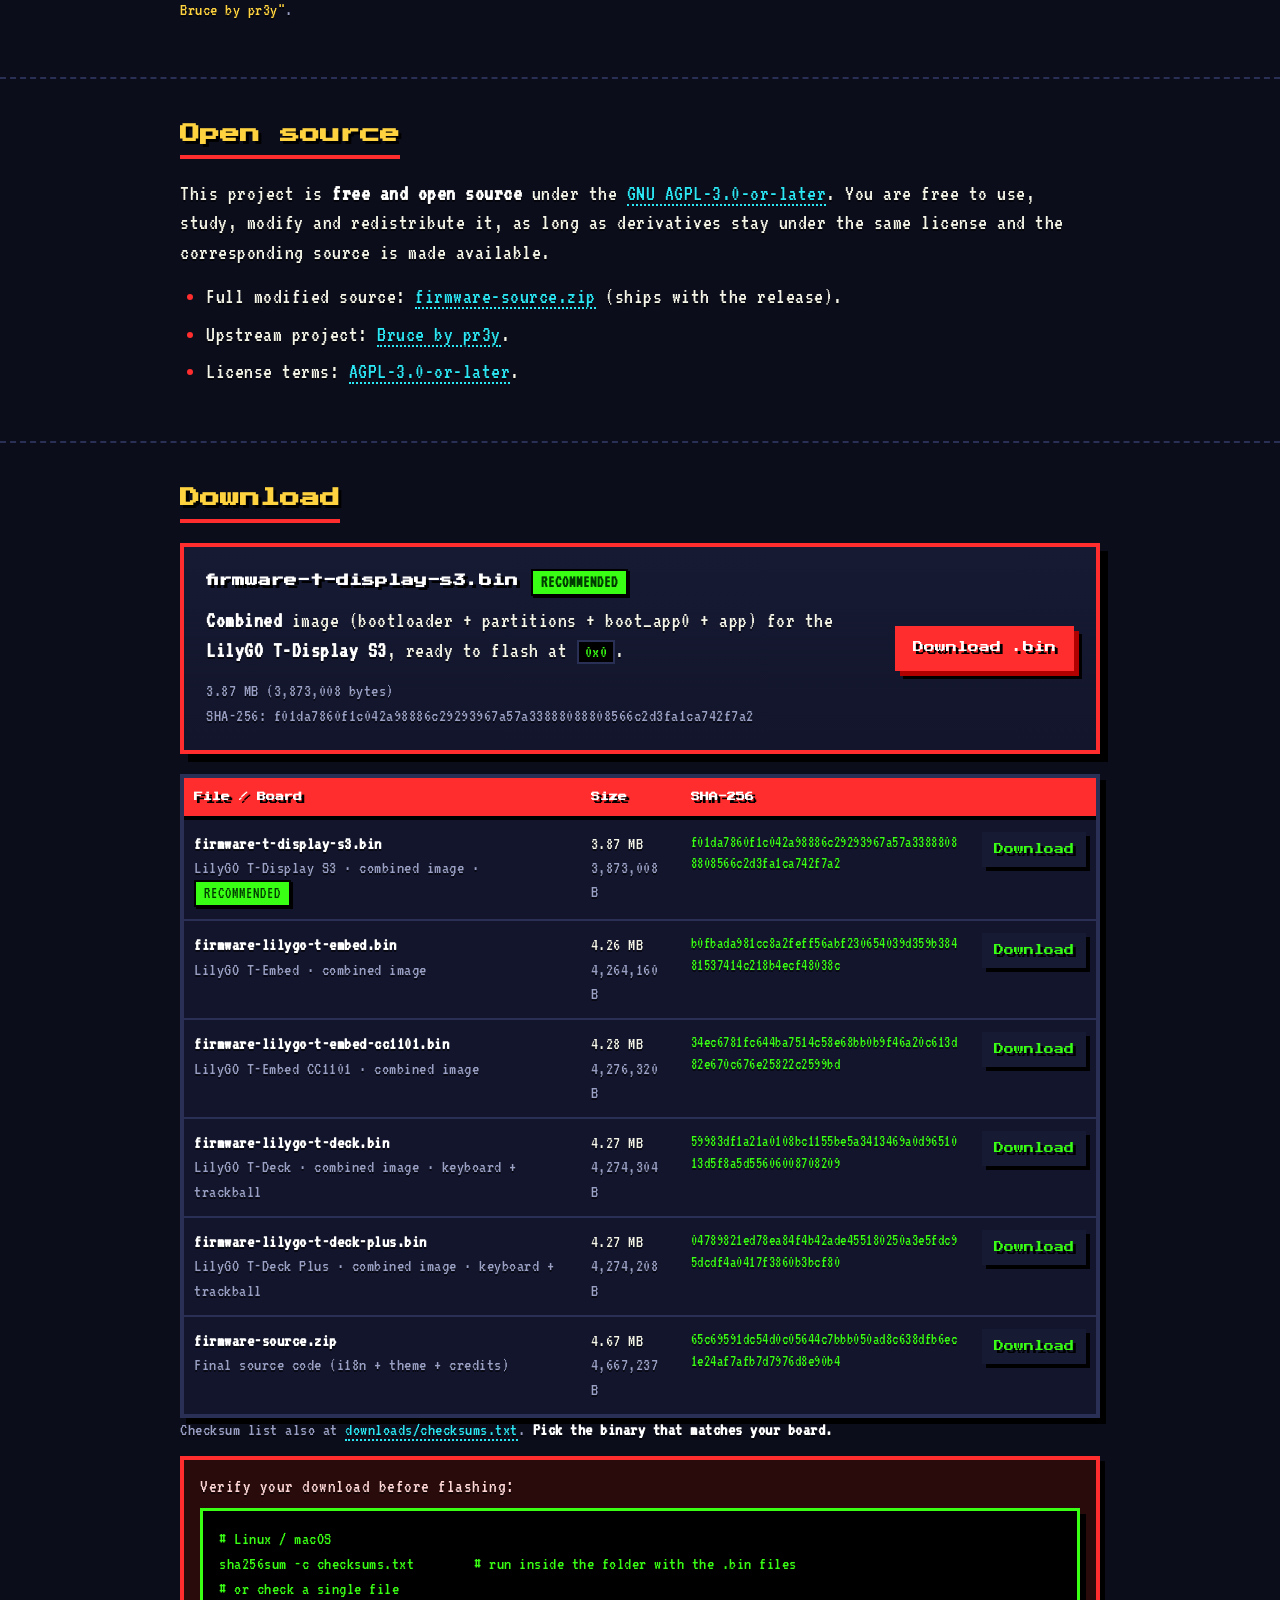
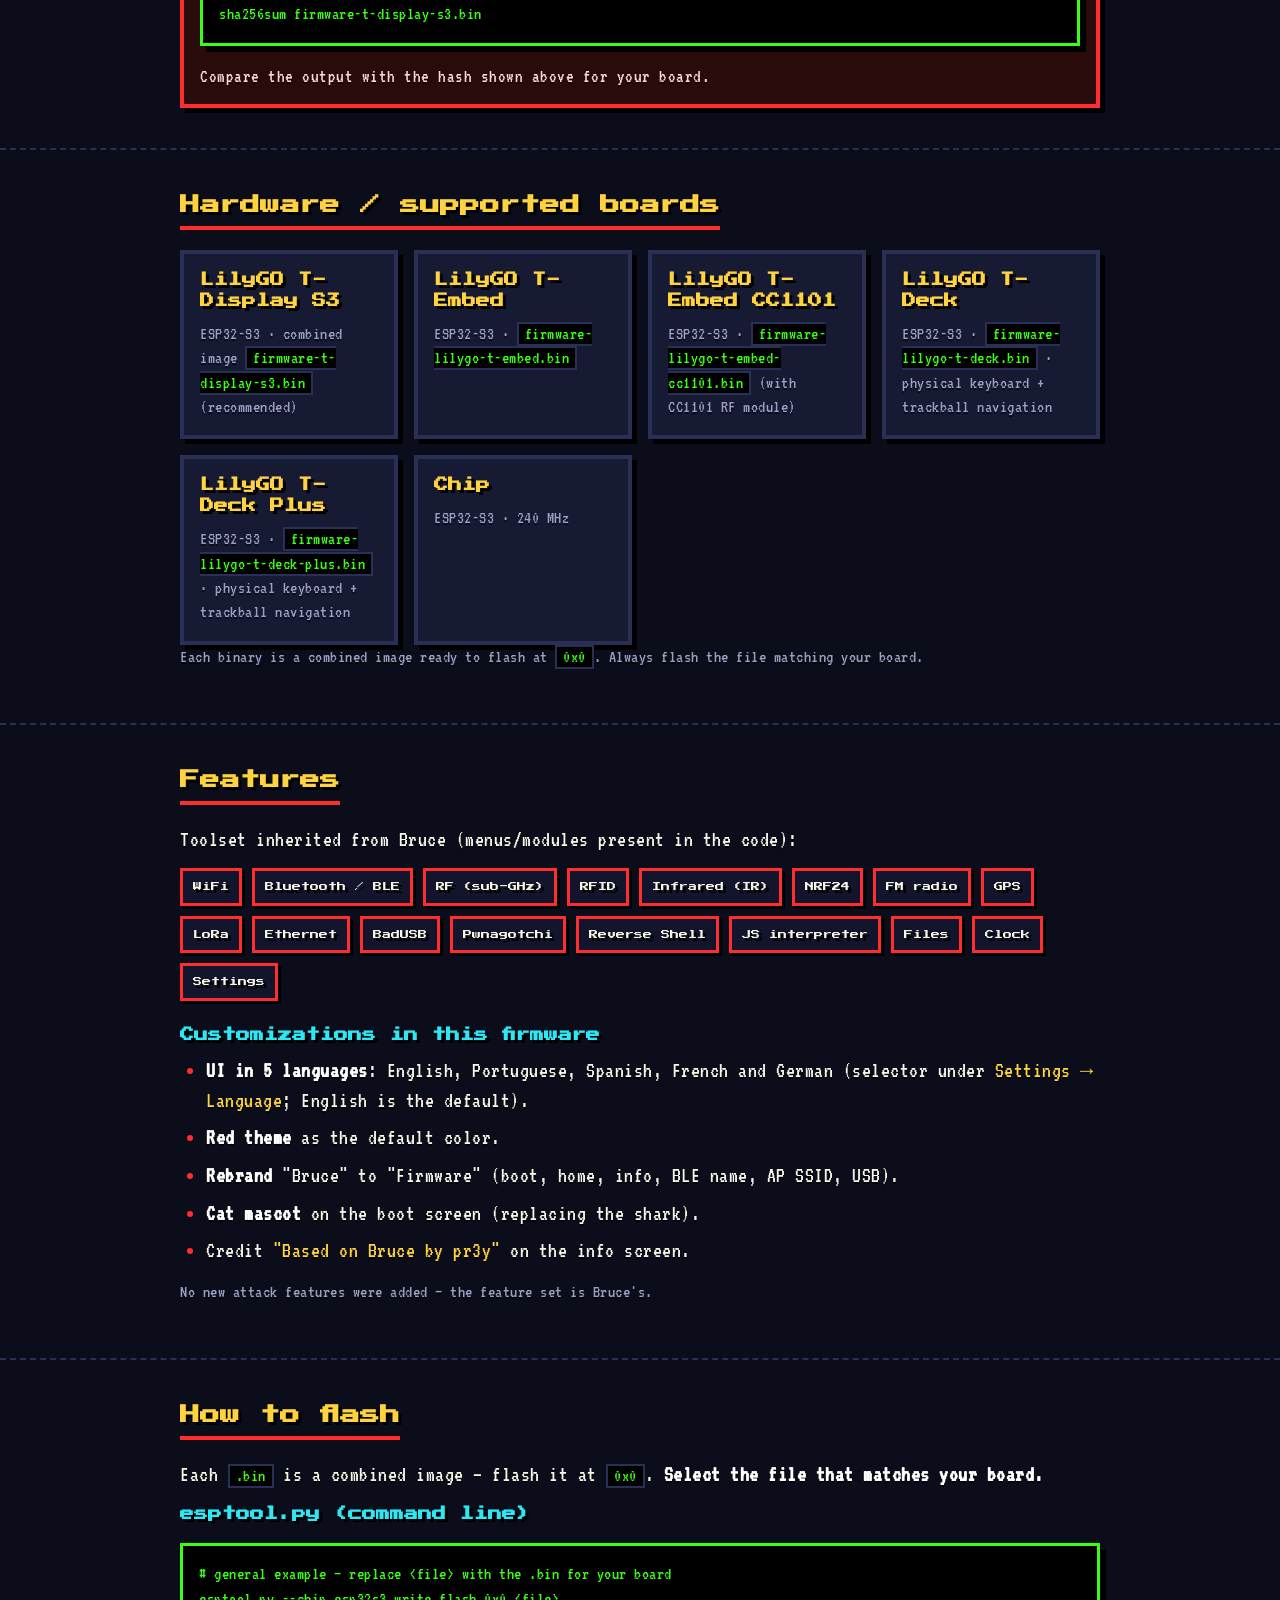
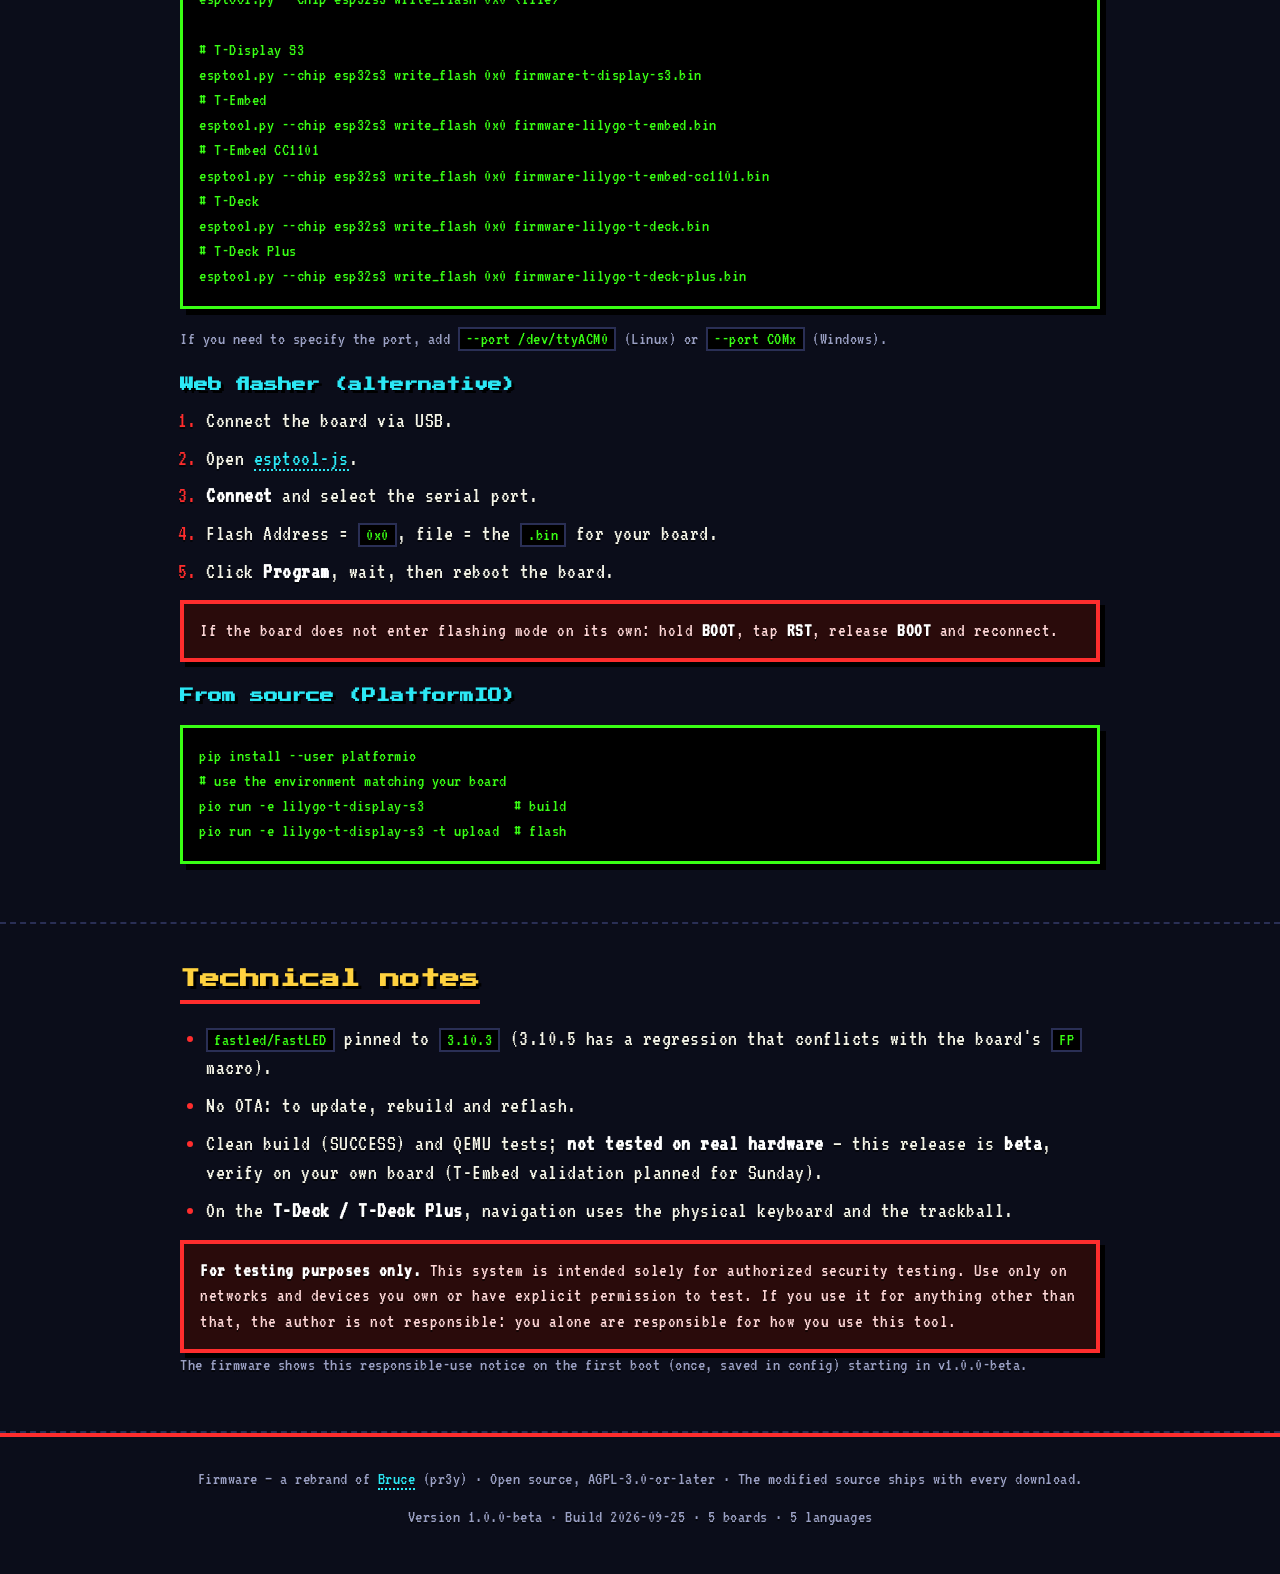
==== commit c12f8e77: "Cache-bust style.css (v3) so badge fix reaches clients" ====
--- a/index.html
+++ b/index.html
@@ -8,7 +8,7 @@
 <link rel="preconnect" href="https://fonts.googleapis.com">
 <link rel="preconnect" href="https://fonts.gstatic.com" crossorigin>
 <link href="https://fonts.googleapis.com/css2?family=Press+Start+2P&family=VT323&display=swap" rel="stylesheet">
-<link rel="stylesheet" href="style.css">
+<link rel="stylesheet" href="style.css?v=3">
 </head>
 <body>
 <header>
--- a/style.css
+++ b/style.css
@@ -123,9 +123,8 @@
 .btn.sec{background:var(--panel);color:var(--green);box-shadow:4px 4px 0 #000;font-size:10px;padding:10px 12px}
 .btn.sec:hover{background:#1d2246;color:var(--cyan)}
 
-.tag{font-size:8px;padding:5px 7px;border:2px solid #000;vertical-align:middle}
-.tag.new{background:var(--green);color:#003b00;box-shadow:2px 2px 0 #000;animation:blink 1.4s steps(2,end) infinite}
-@keyframes blink{0%,60%{opacity:1}61%,100%{opacity:.35}}
+.tag{font-family:'VT323',monospace;font-size:16px;letter-spacing:1px;text-transform:uppercase;text-shadow:none;padding:2px 8px;border:2px solid #000;vertical-align:middle;line-height:1.2;display:inline-block}
+.tag.new{background:var(--green);color:#003b00;box-shadow:2px 2px 0 #000}
 
 /* ===== table ===== */
 table{width:100%;border-collapse:separate;border-spacing:0;border:4px solid var(--line);box-shadow:6px 6px 0 #000;background:var(--bg2)}
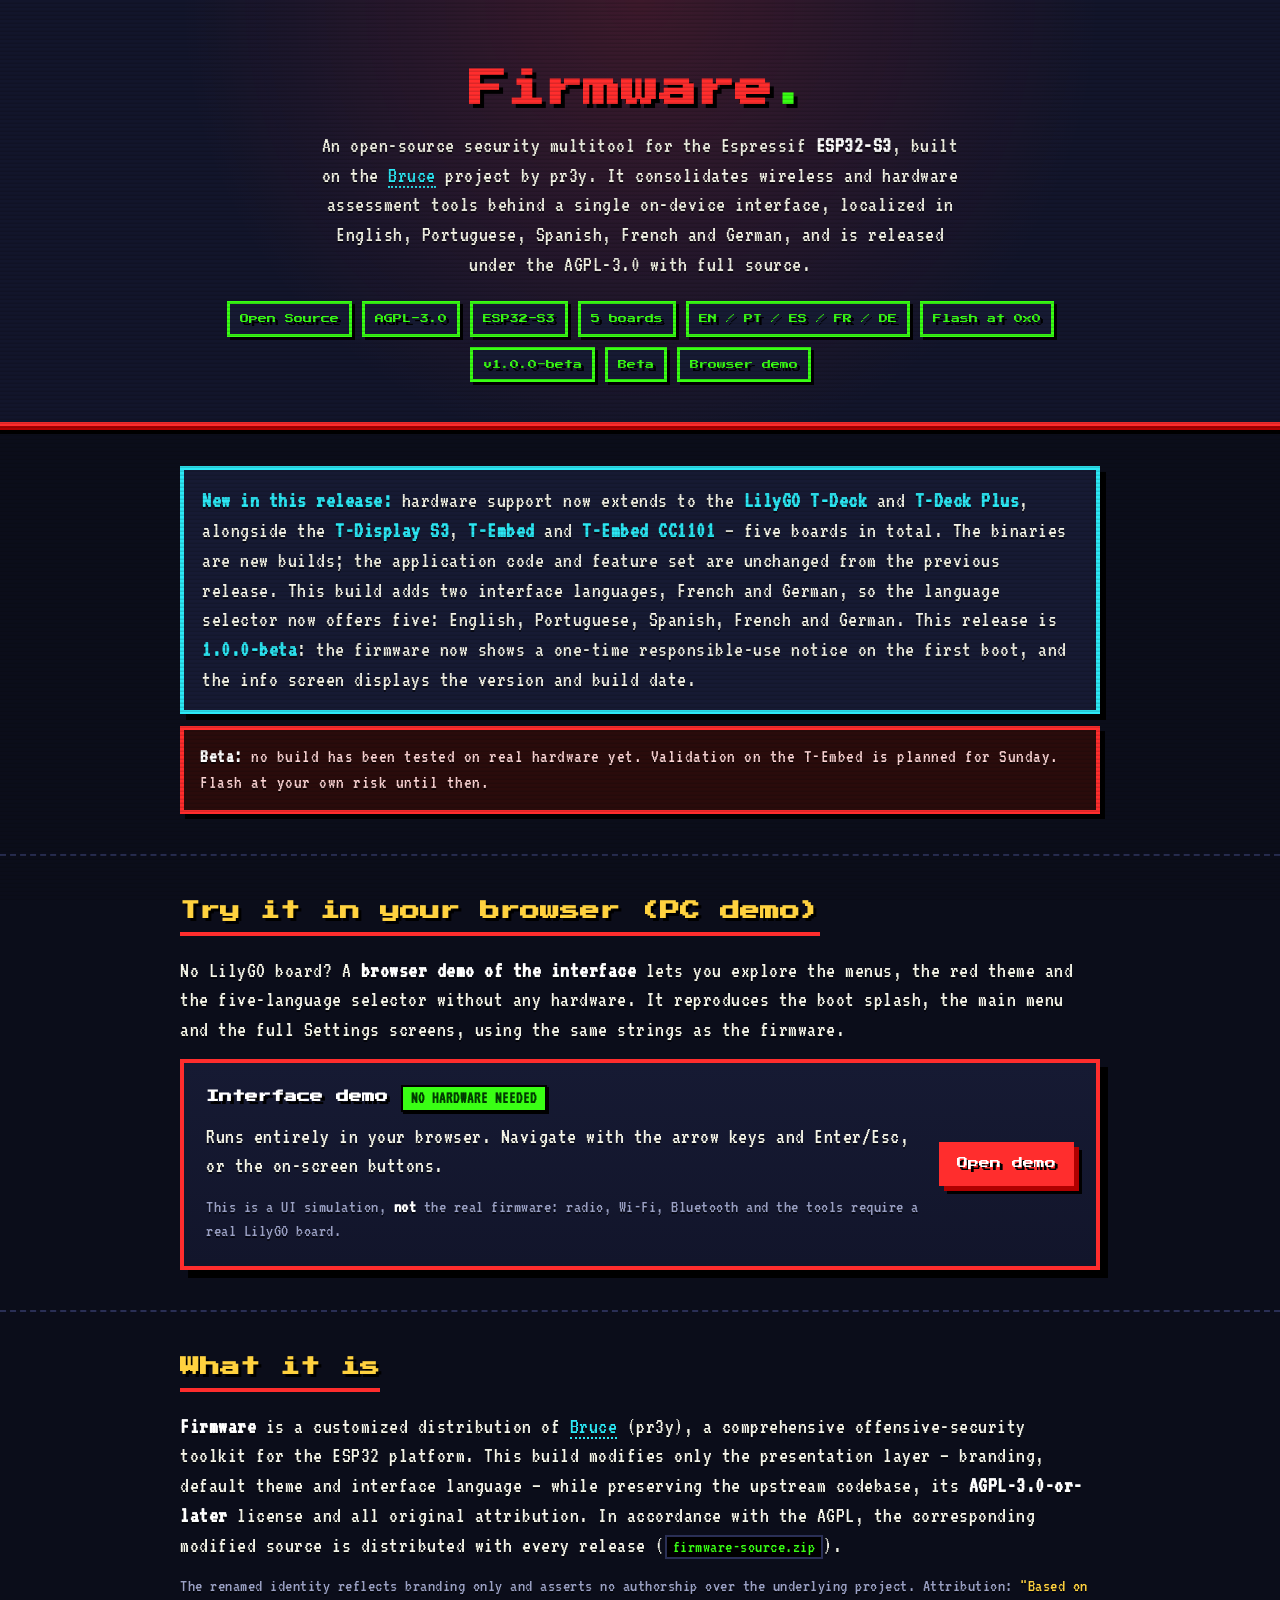
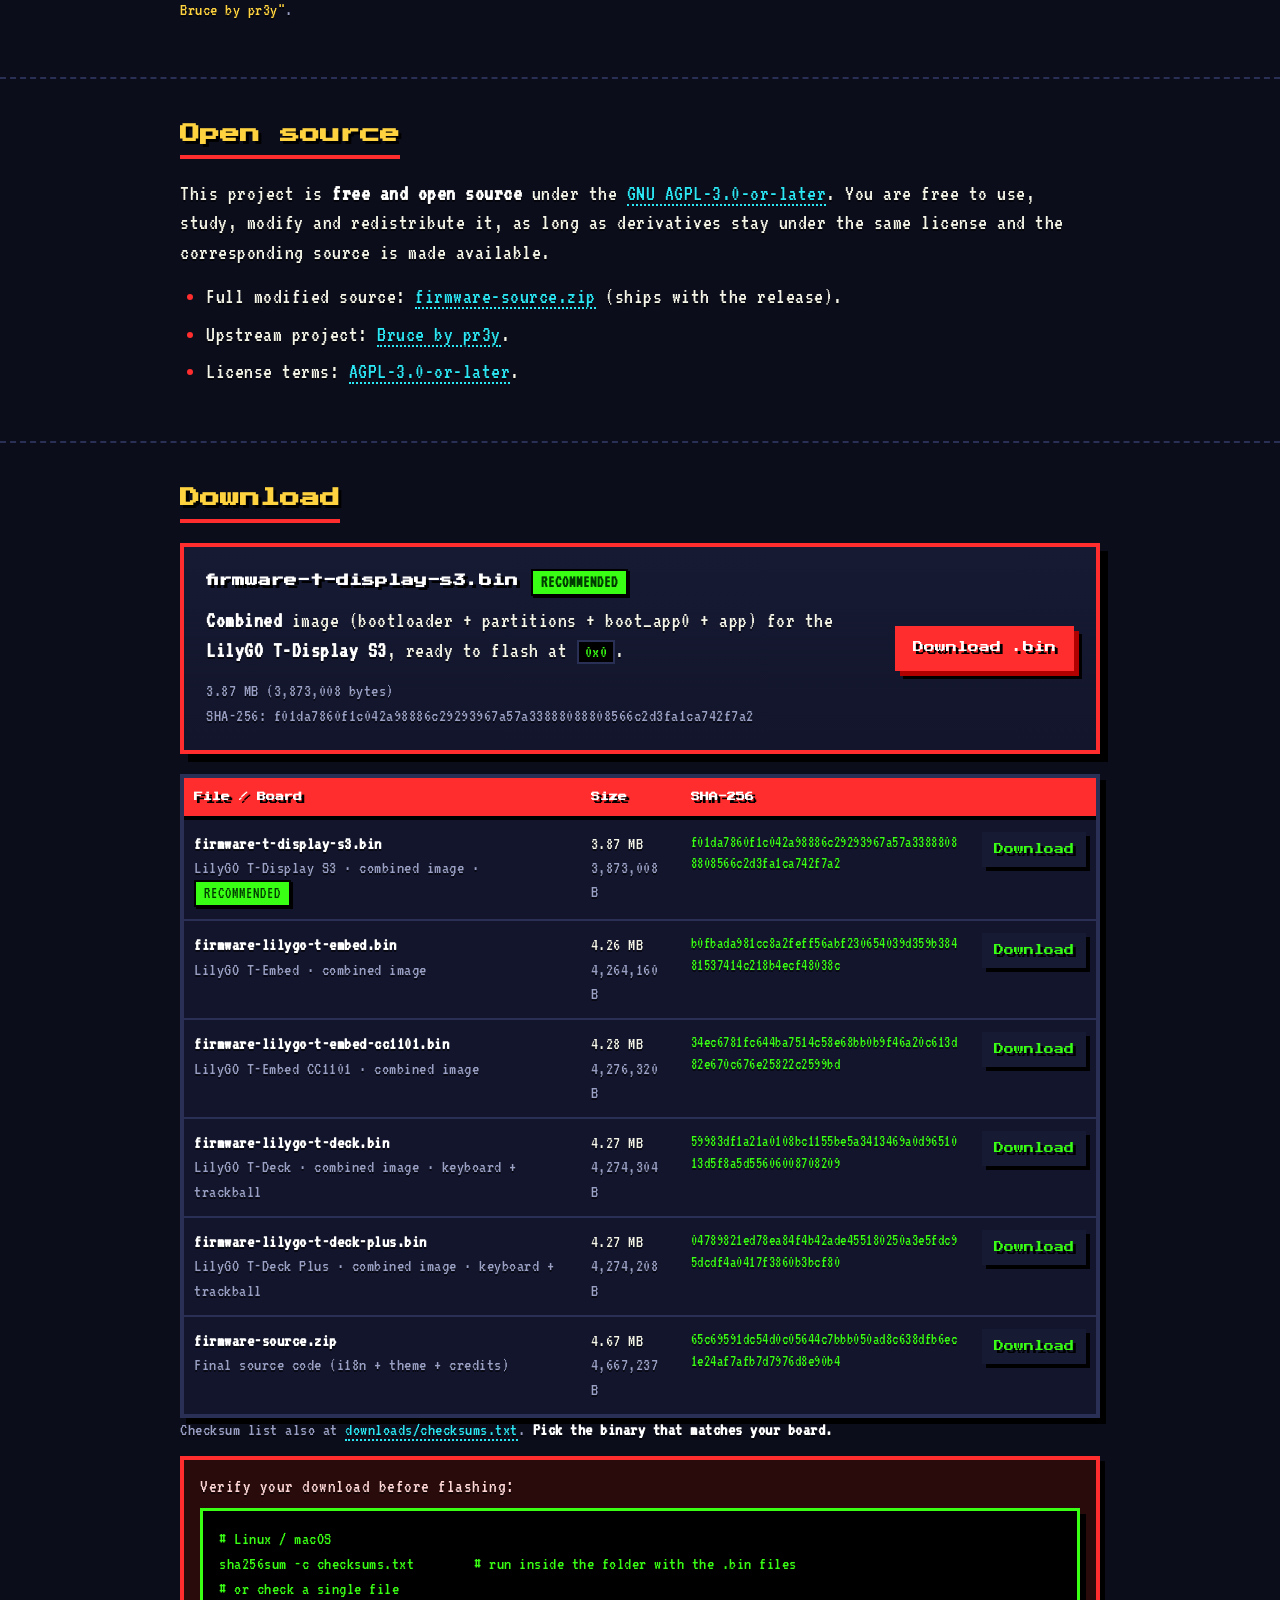
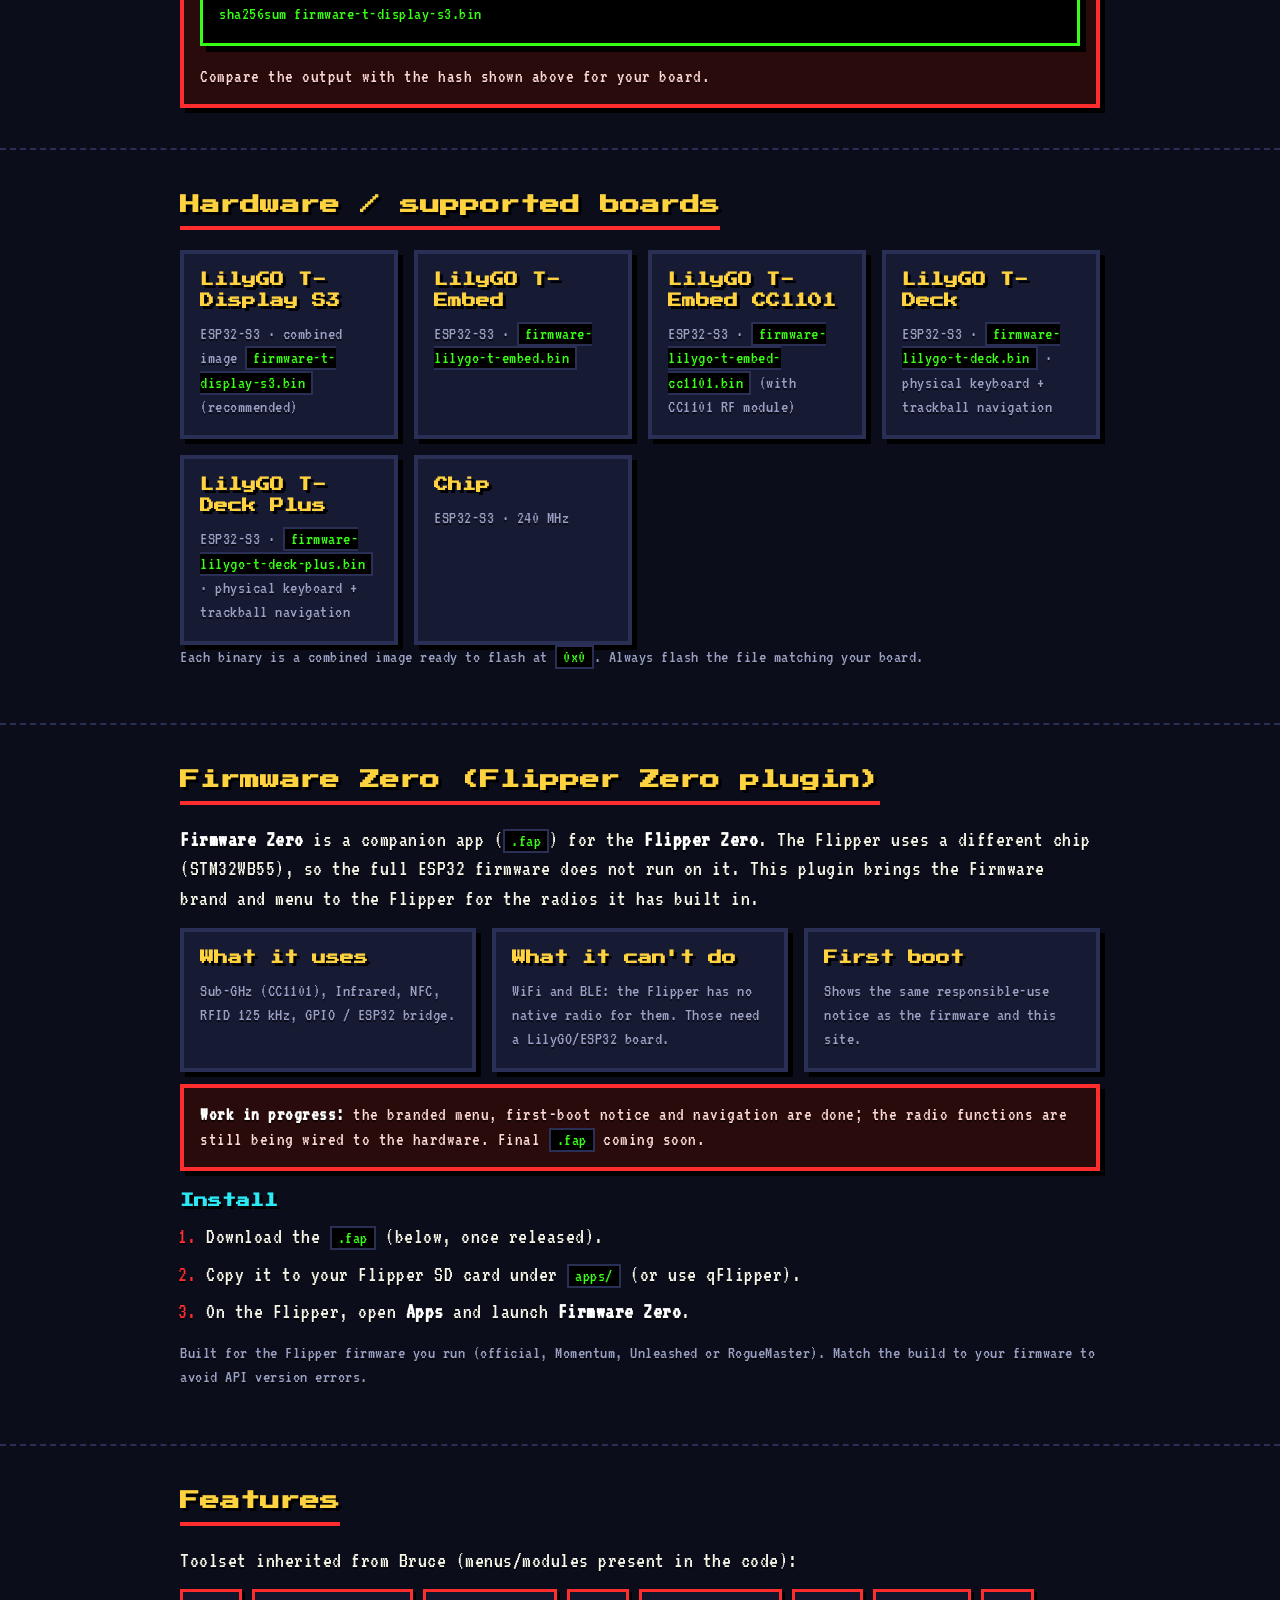
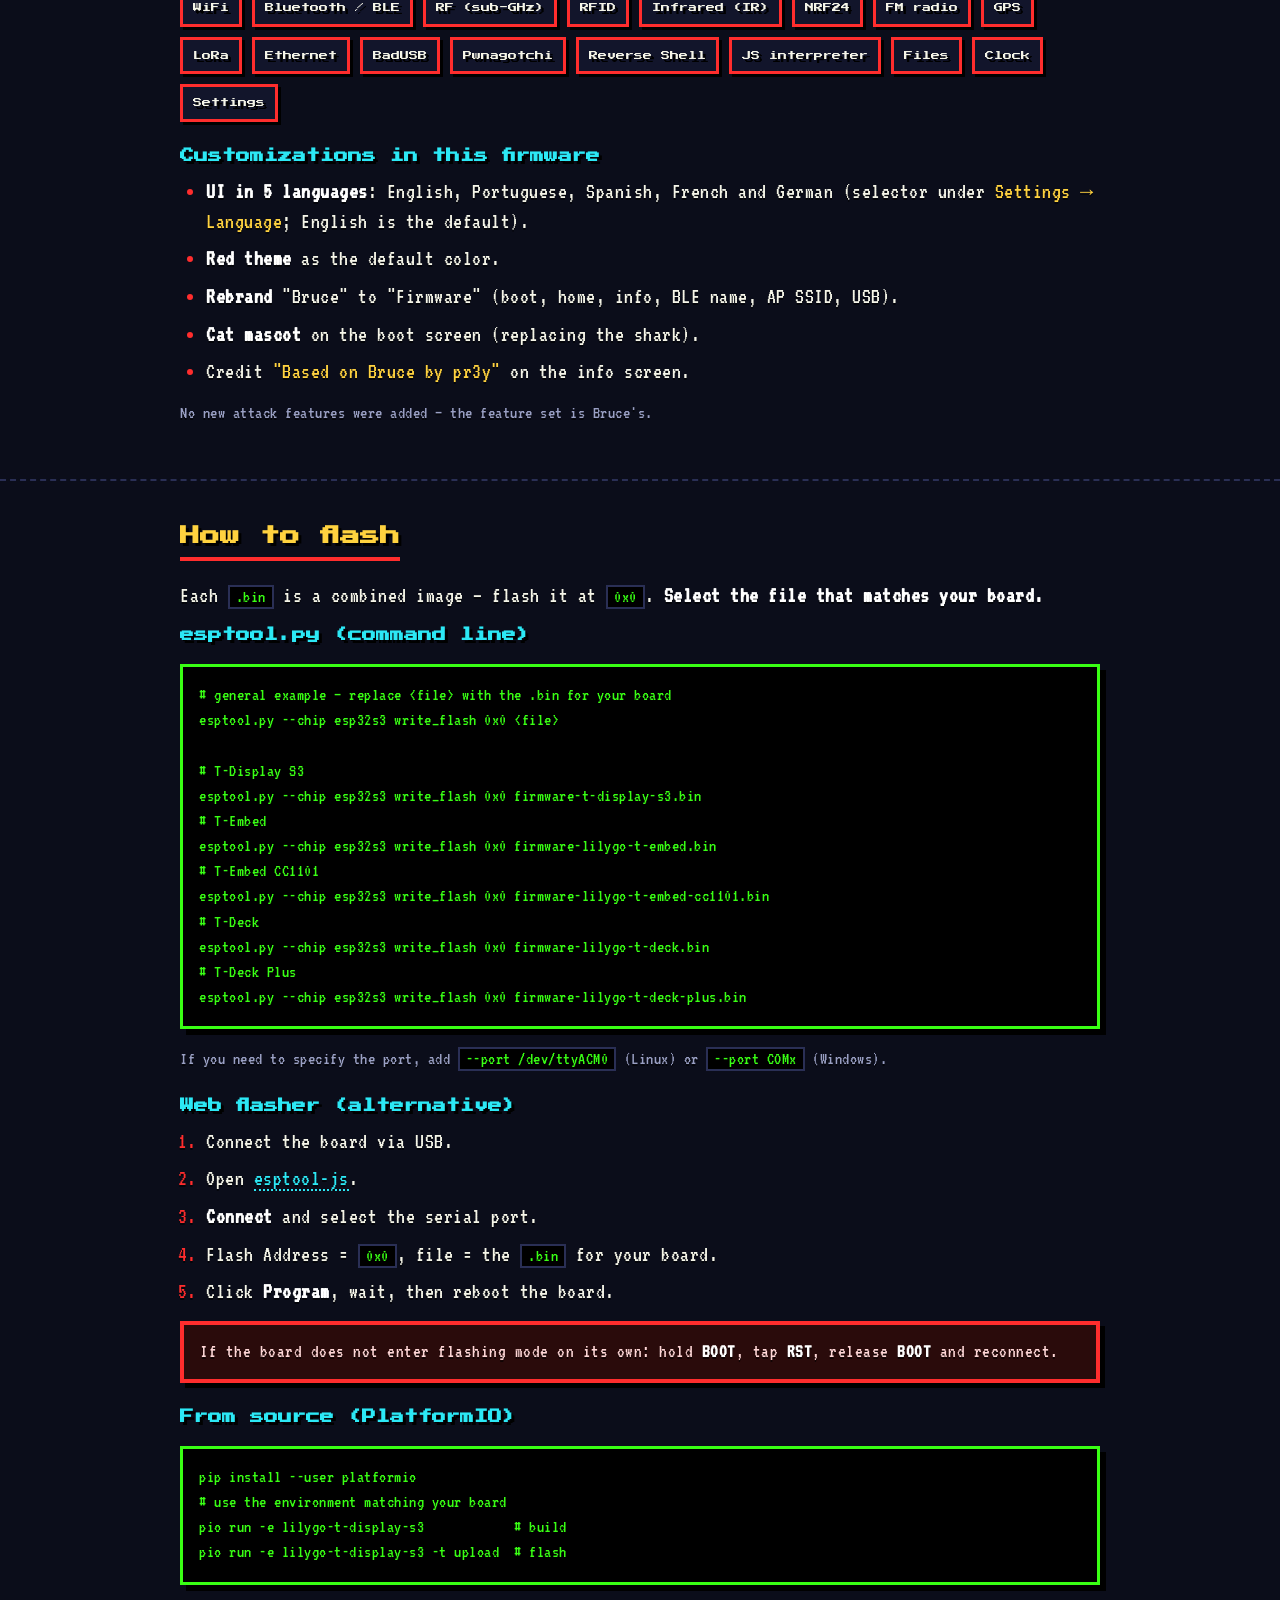
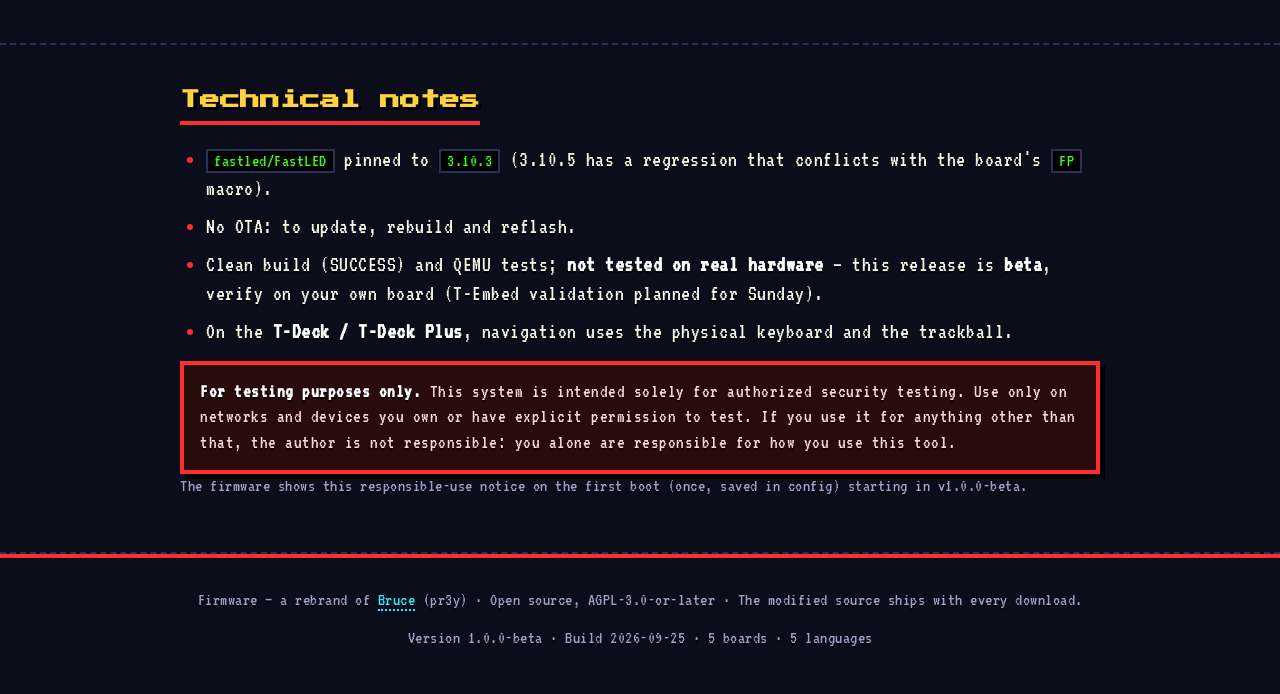
==== commit c9ebbefe: "Add Firmware Zero (Flipper plugin) section; download pending final .fap" ====
--- a/index.html
+++ b/index.html
@@ -204,6 +204,33 @@
     </div>
     <p class="meta">Each binary is a combined image ready to flash at <code>0x0</code>.
       Always flash the file matching your board.</p>
+  </div>
+</section>
+
+<section id="flipper">
+  <div class="container">
+    <h2>Firmware Zero (Flipper Zero plugin)</h2>
+    <p><strong>Firmware Zero</strong> is a companion app (<code>.fap</code>) for the
+      <strong>Flipper Zero</strong>. The Flipper uses a different chip (STM32WB55), so the
+      full ESP32 firmware does not run on it. This plugin brings the Firmware brand and menu
+      to the Flipper for the radios it has built in.</p>
+    <div class="grid">
+      <div class="card"><h3>What it uses</h3><p>Sub-GHz (CC1101), Infrared, NFC, RFID 125&nbsp;kHz, GPIO / ESP32 bridge.</p></div>
+      <div class="card"><h3>What it can't do</h3><p>WiFi and BLE: the Flipper has no native radio for them. Those need a LilyGO/ESP32 board.</p></div>
+      <div class="card"><h3>First boot</h3><p>Shows the same responsible-use notice as the firmware and this site.</p></div>
+    </div>
+    <div class="warn" style="margin-top:12px">
+      <strong>Work in progress:</strong> the branded menu, first-boot notice and navigation are done;
+      the radio functions are still being wired to the hardware. Final <code>.fap</code> coming soon.
+    </div>
+    <h3 style="margin-top:20px">Install</h3>
+    <ol>
+      <li>Download the <code>.fap</code> (below, once released).</li>
+      <li>Copy it to your Flipper SD card under <code>apps/</code> (or use qFlipper).</li>
+      <li>On the Flipper, open <strong>Apps</strong> and launch <strong>Firmware Zero</strong>.</li>
+    </ol>
+    <p class="meta">Built for the Flipper firmware you run (official, Momentum, Unleashed or RogueMaster).
+      Match the build to your firmware to avoid API version errors.</p>
   </div>
 </section>
 
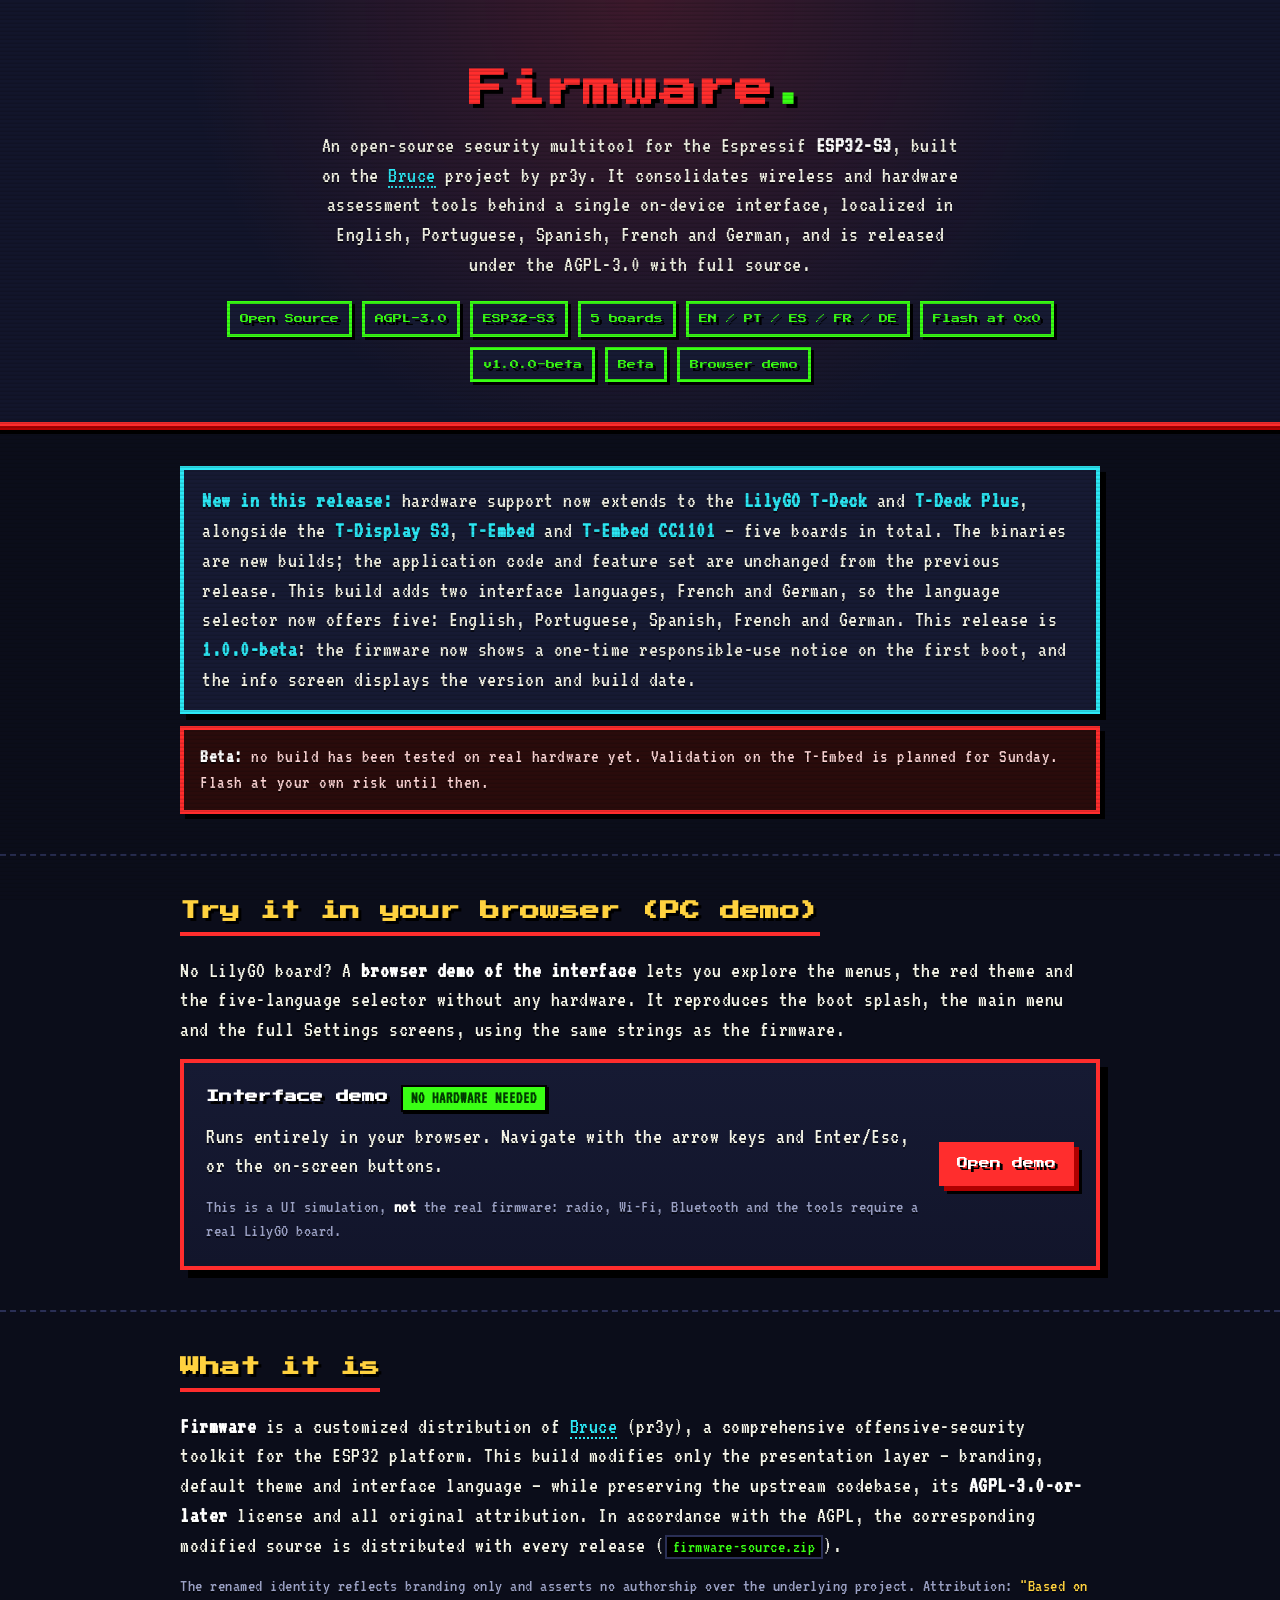
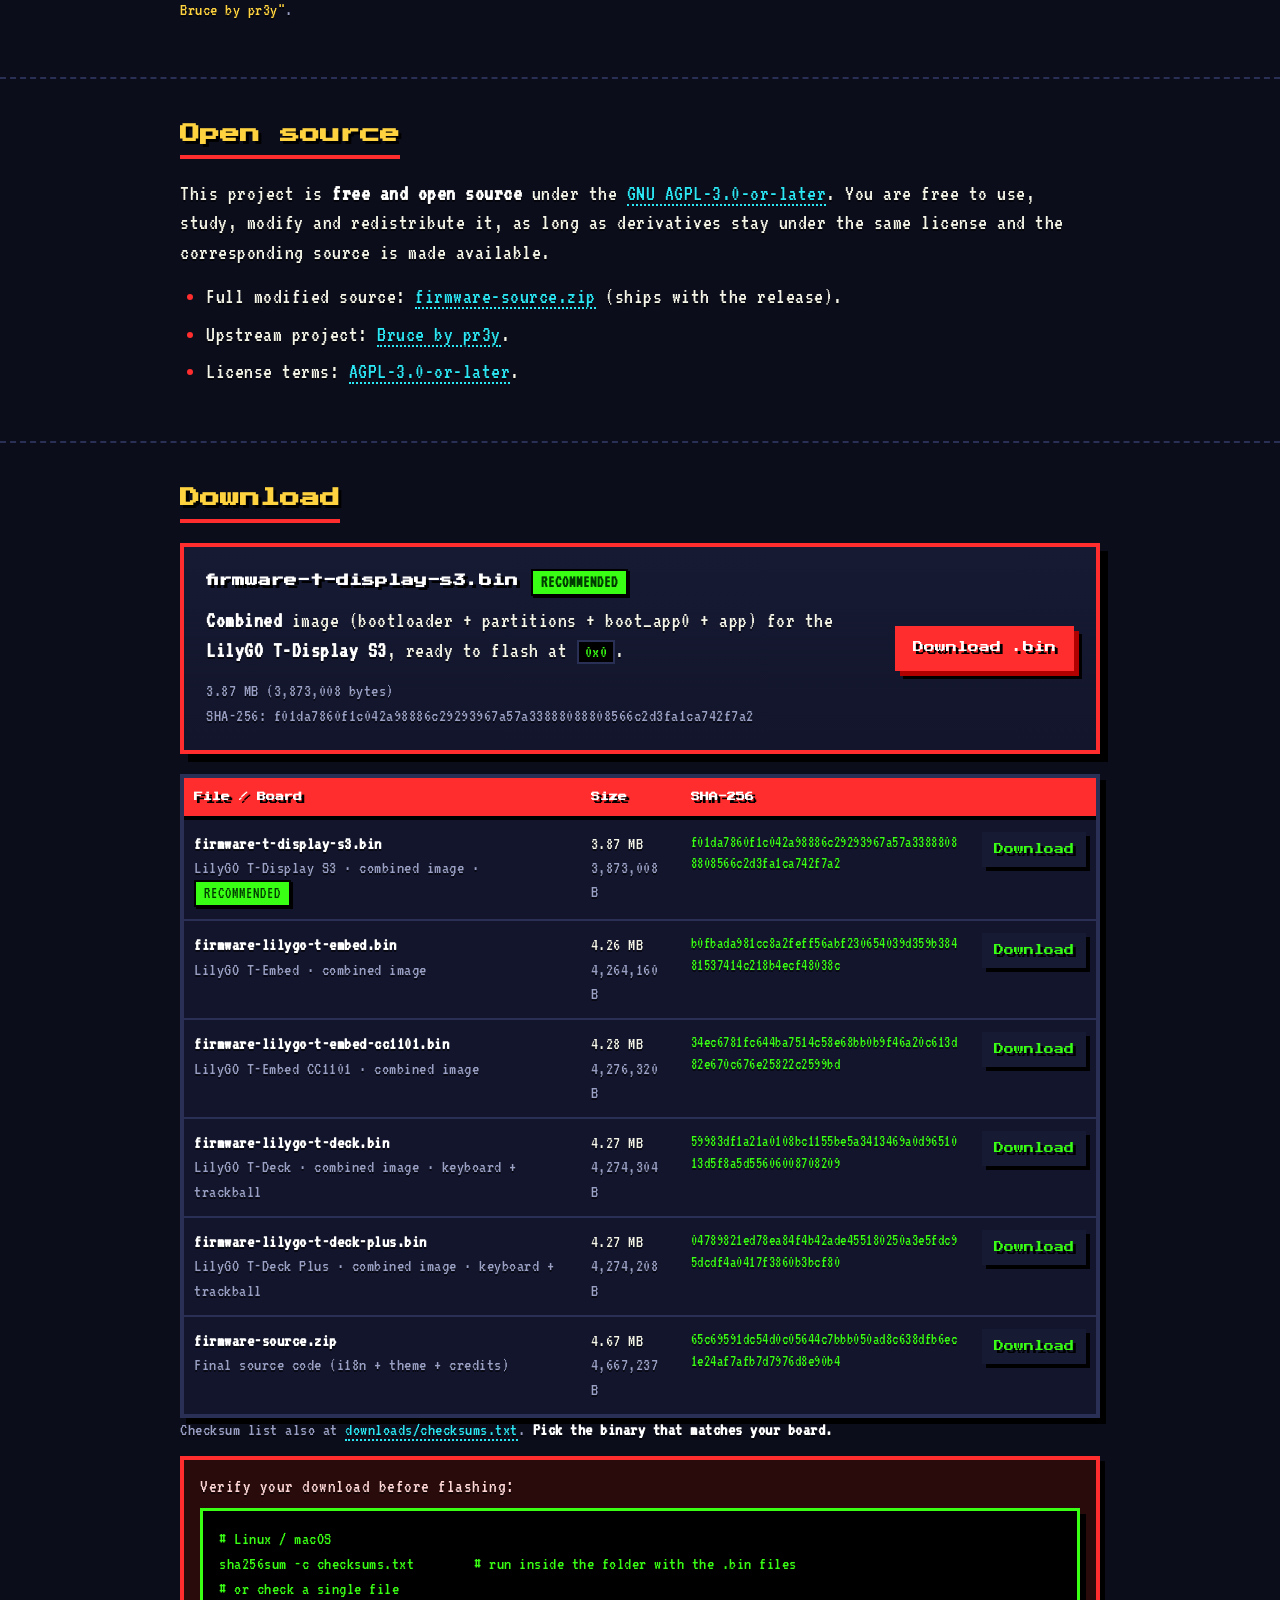
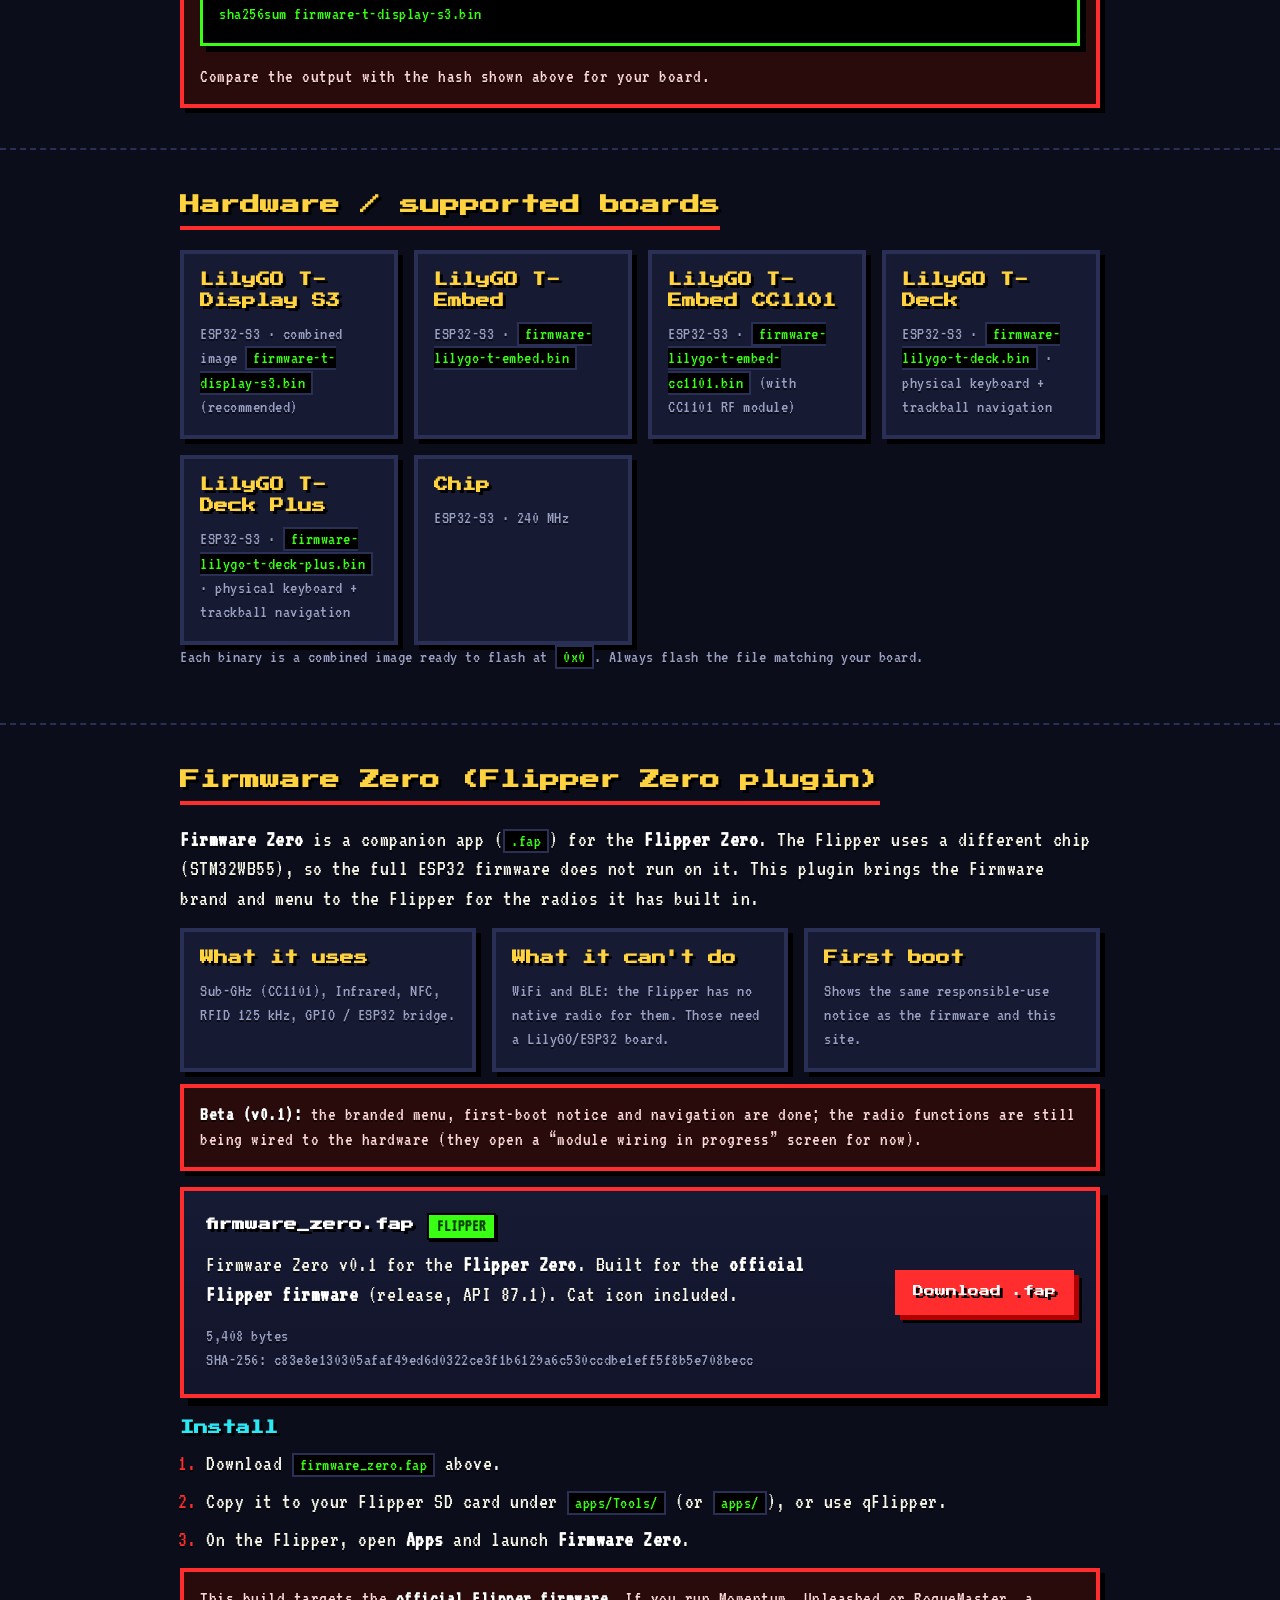
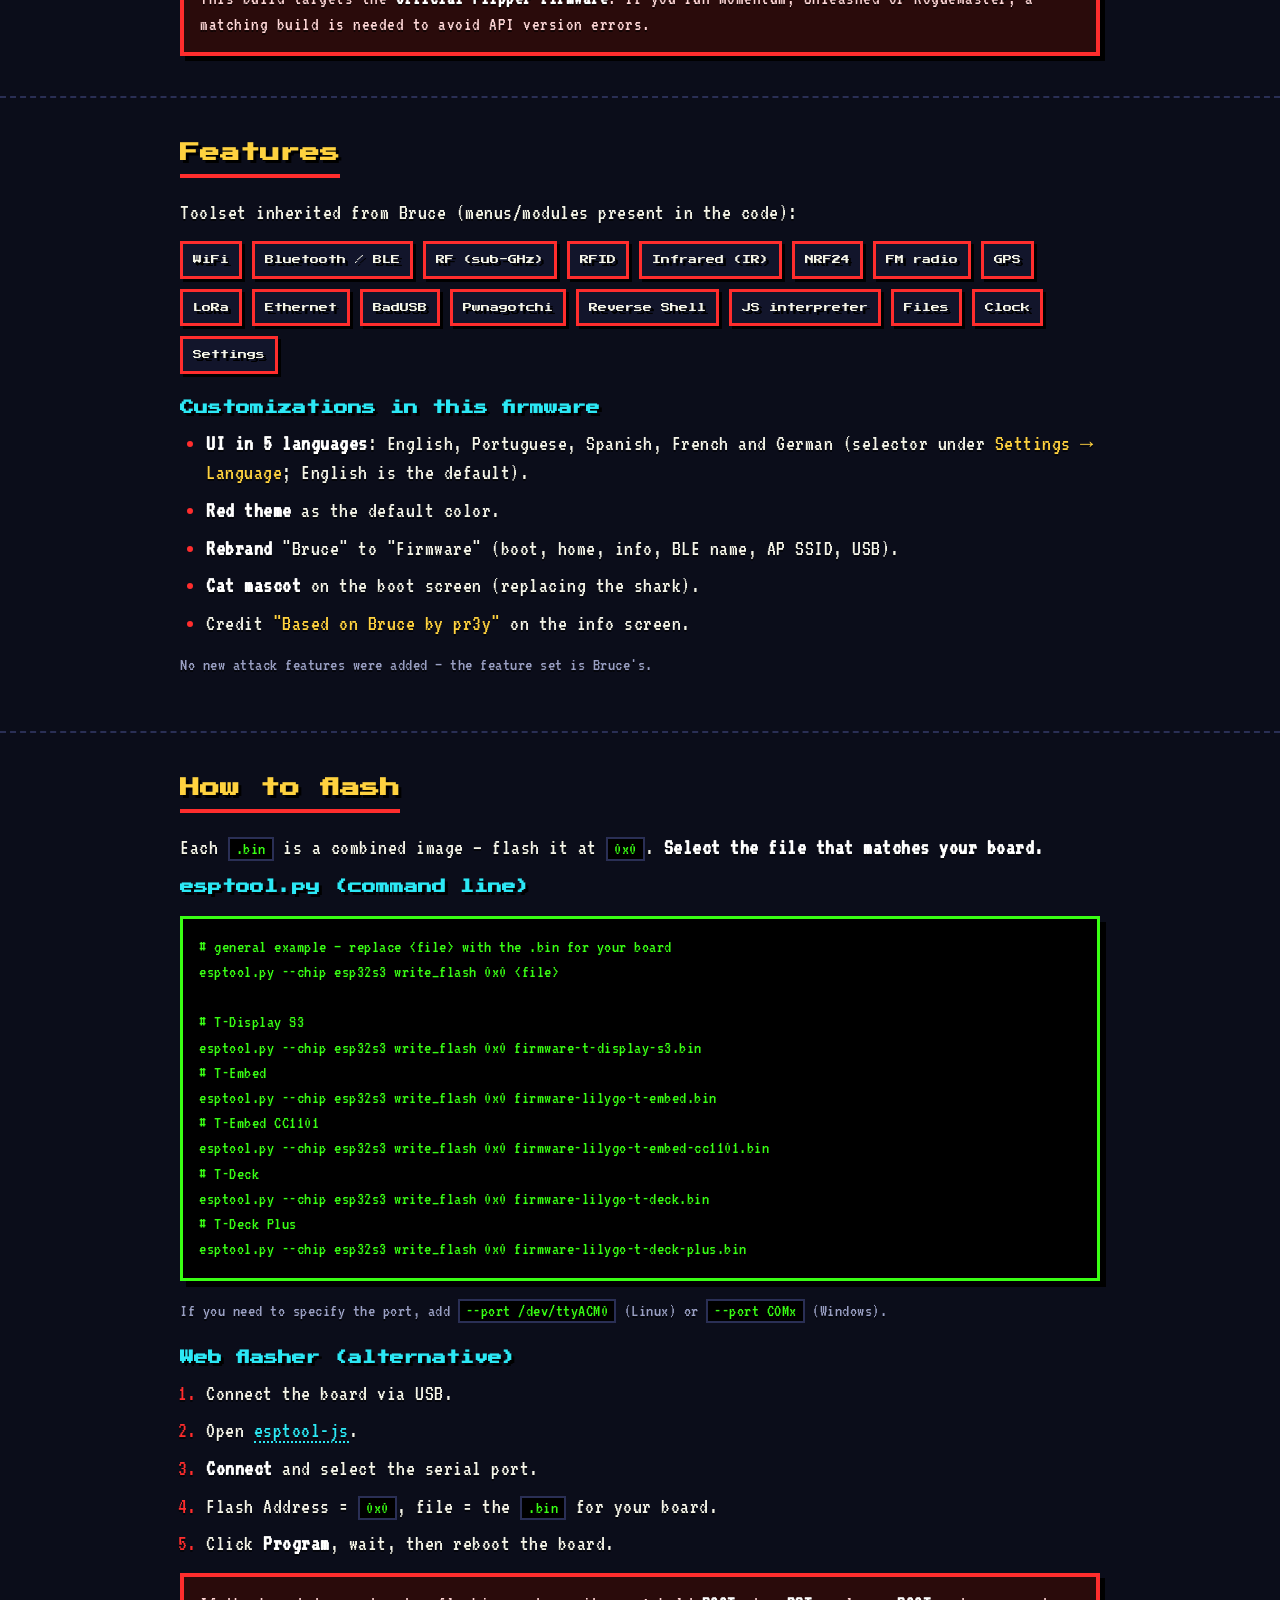
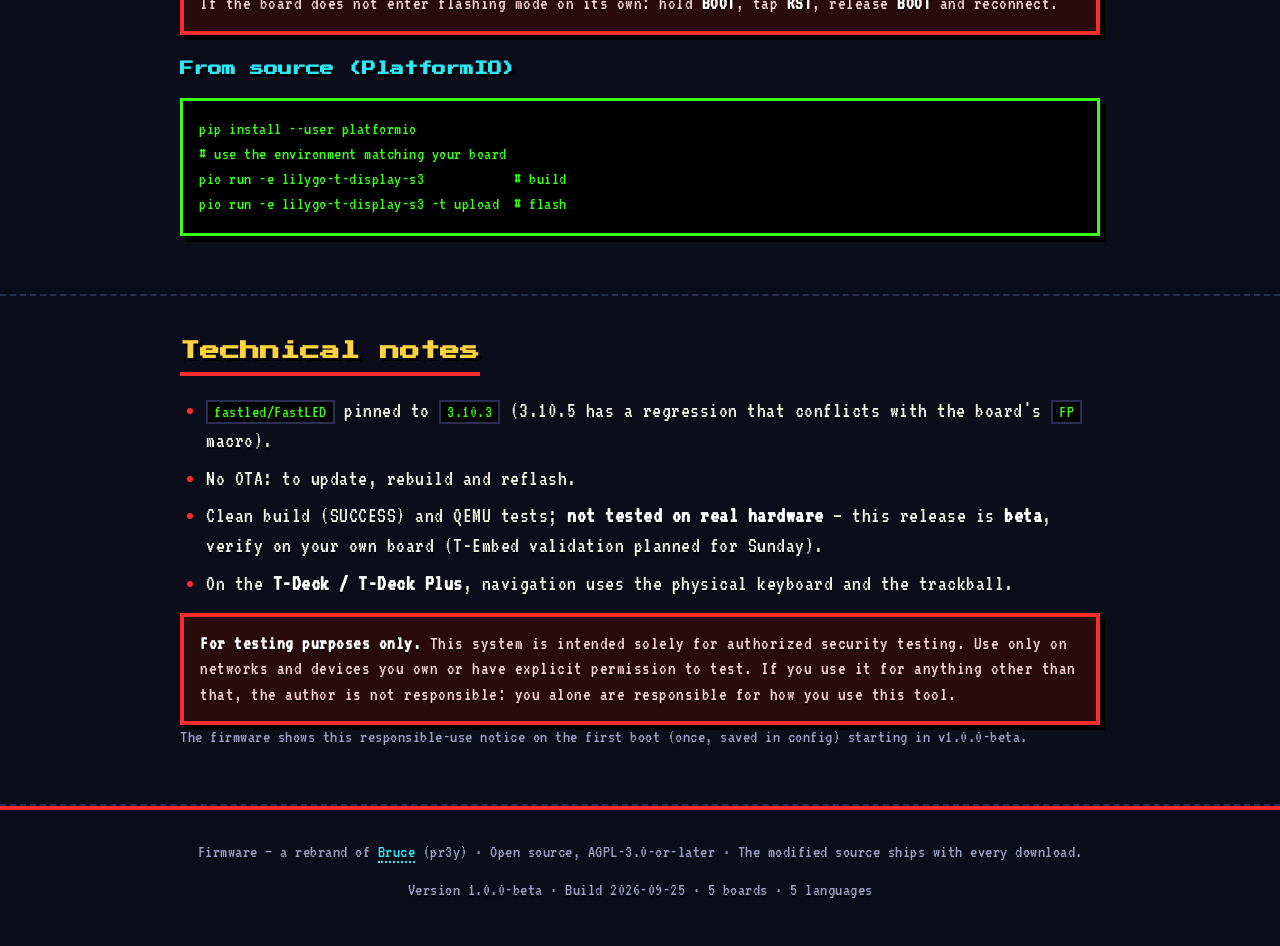
==== commit 133c7696: "Activate Firmware Zero .fap download (v0.1, official firmware) with checksum" ====
--- a/index.html
+++ b/index.html
@@ -220,17 +220,32 @@
       <div class="card"><h3>First boot</h3><p>Shows the same responsible-use notice as the firmware and this site.</p></div>
     </div>
     <div class="warn" style="margin-top:12px">
-      <strong>Work in progress:</strong> the branded menu, first-boot notice and navigation are done;
-      the radio functions are still being wired to the hardware. Final <code>.fap</code> coming soon.
-    </div>
+      <strong>Beta (v0.1):</strong> the branded menu, first-boot notice and navigation are done;
+      the radio functions are still being wired to the hardware (they open a
+      &ldquo;module wiring in progress&rdquo; screen for now).
+    </div>
+
+    <div class="dl-primary" style="margin-top:16px">
+      <div class="info">
+        <h3>firmware_zero.fap <span class="tag new">FLIPPER</span></h3>
+        <p>Firmware Zero v0.1 for the <strong>Flipper Zero</strong>. Built for the
+          <strong>official Flipper firmware</strong> (release, API 87.1). Cat icon included.</p>
+        <div class="meta">5,408 bytes<br>
+          SHA-256: c83e8e130305afaf49ed6d0322ce3f1b6129a6c530ccdbe1eff5f8b5e708becc</div>
+      </div>
+      <a class="btn" href="downloads/firmware_zero.fap" download>Download .fap</a>
+    </div>
+
     <h3 style="margin-top:20px">Install</h3>
     <ol>
-      <li>Download the <code>.fap</code> (below, once released).</li>
-      <li>Copy it to your Flipper SD card under <code>apps/</code> (or use qFlipper).</li>
+      <li>Download <code>firmware_zero.fap</code> above.</li>
+      <li>Copy it to your Flipper SD card under <code>apps/Tools/</code> (or <code>apps/</code>), or use qFlipper.</li>
       <li>On the Flipper, open <strong>Apps</strong> and launch <strong>Firmware Zero</strong>.</li>
     </ol>
-    <p class="meta">Built for the Flipper firmware you run (official, Momentum, Unleashed or RogueMaster).
-      Match the build to your firmware to avoid API version errors.</p>
+    <div class="warn" style="margin-top:12px">
+      This build targets the <strong>official Flipper firmware</strong>. If you run
+      Momentum, Unleashed or RogueMaster, a matching build is needed to avoid API version errors.
+    </div>
   </div>
 </section>
 
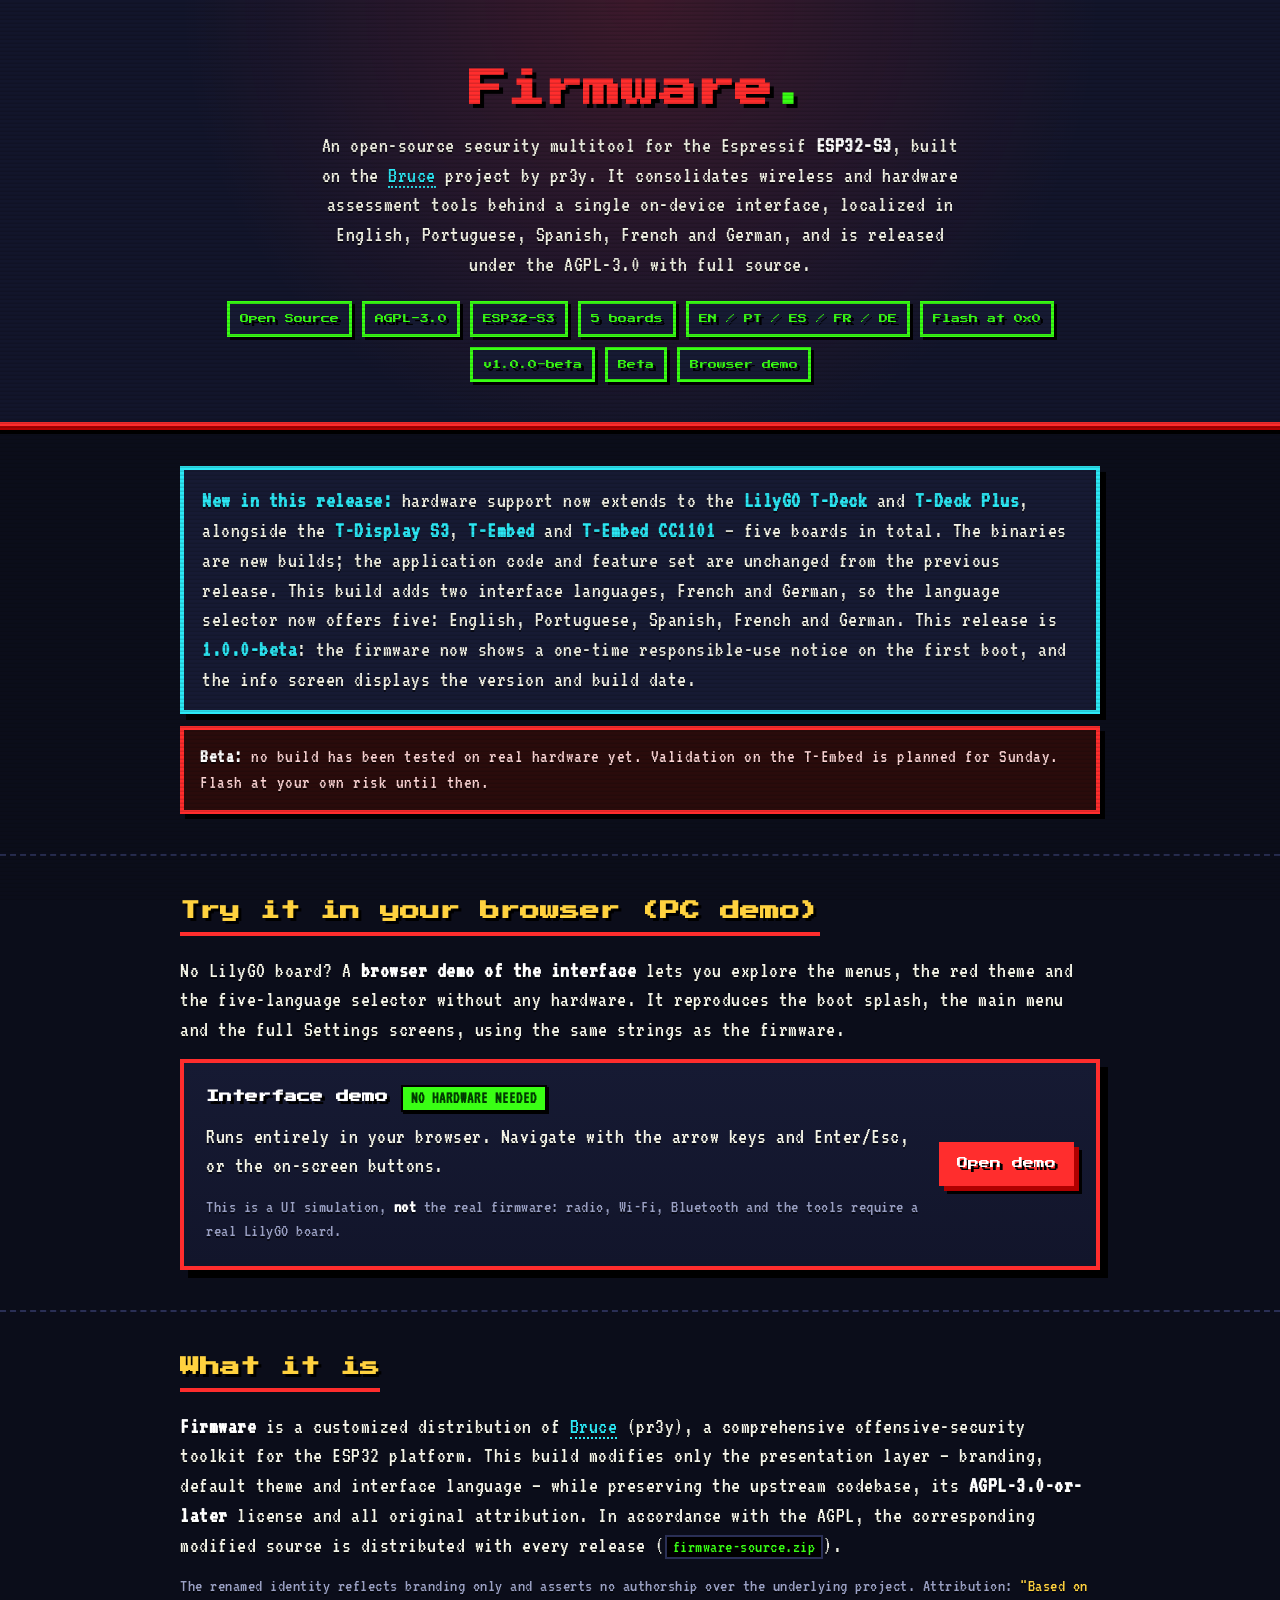
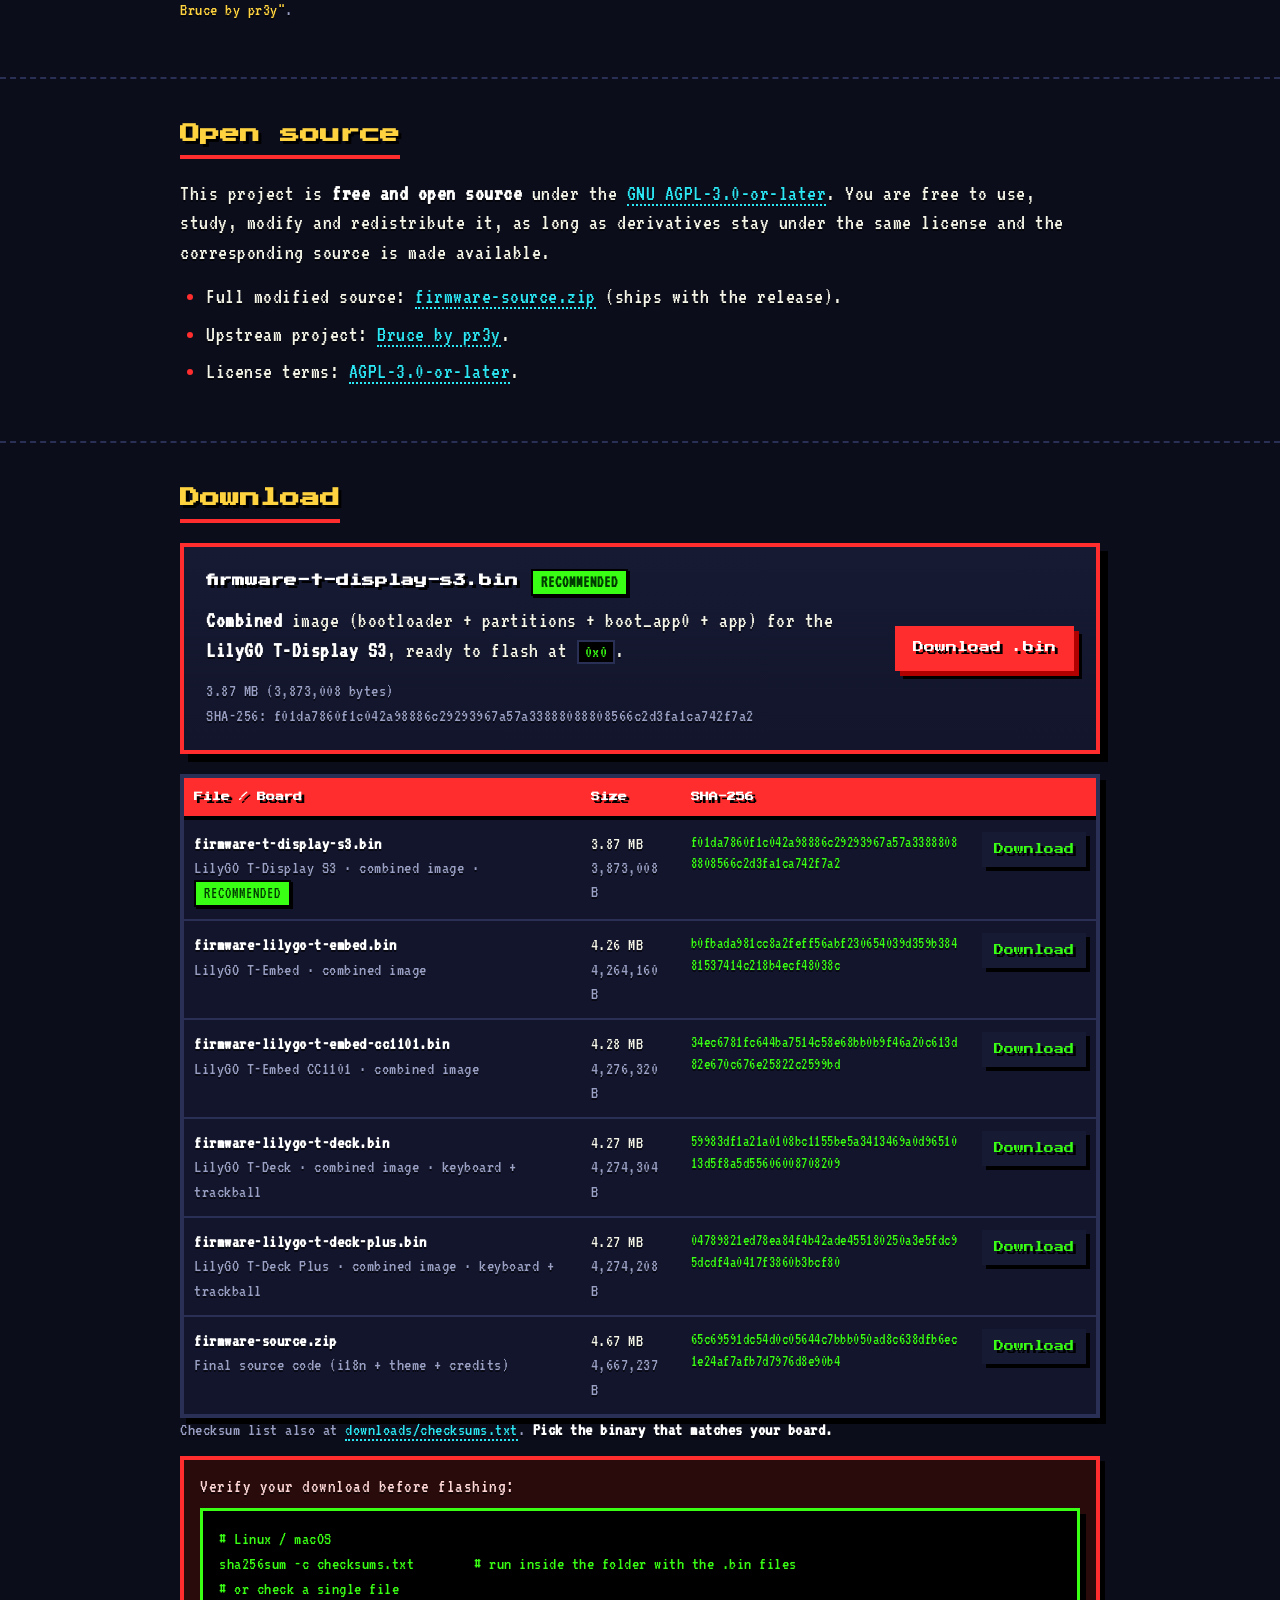
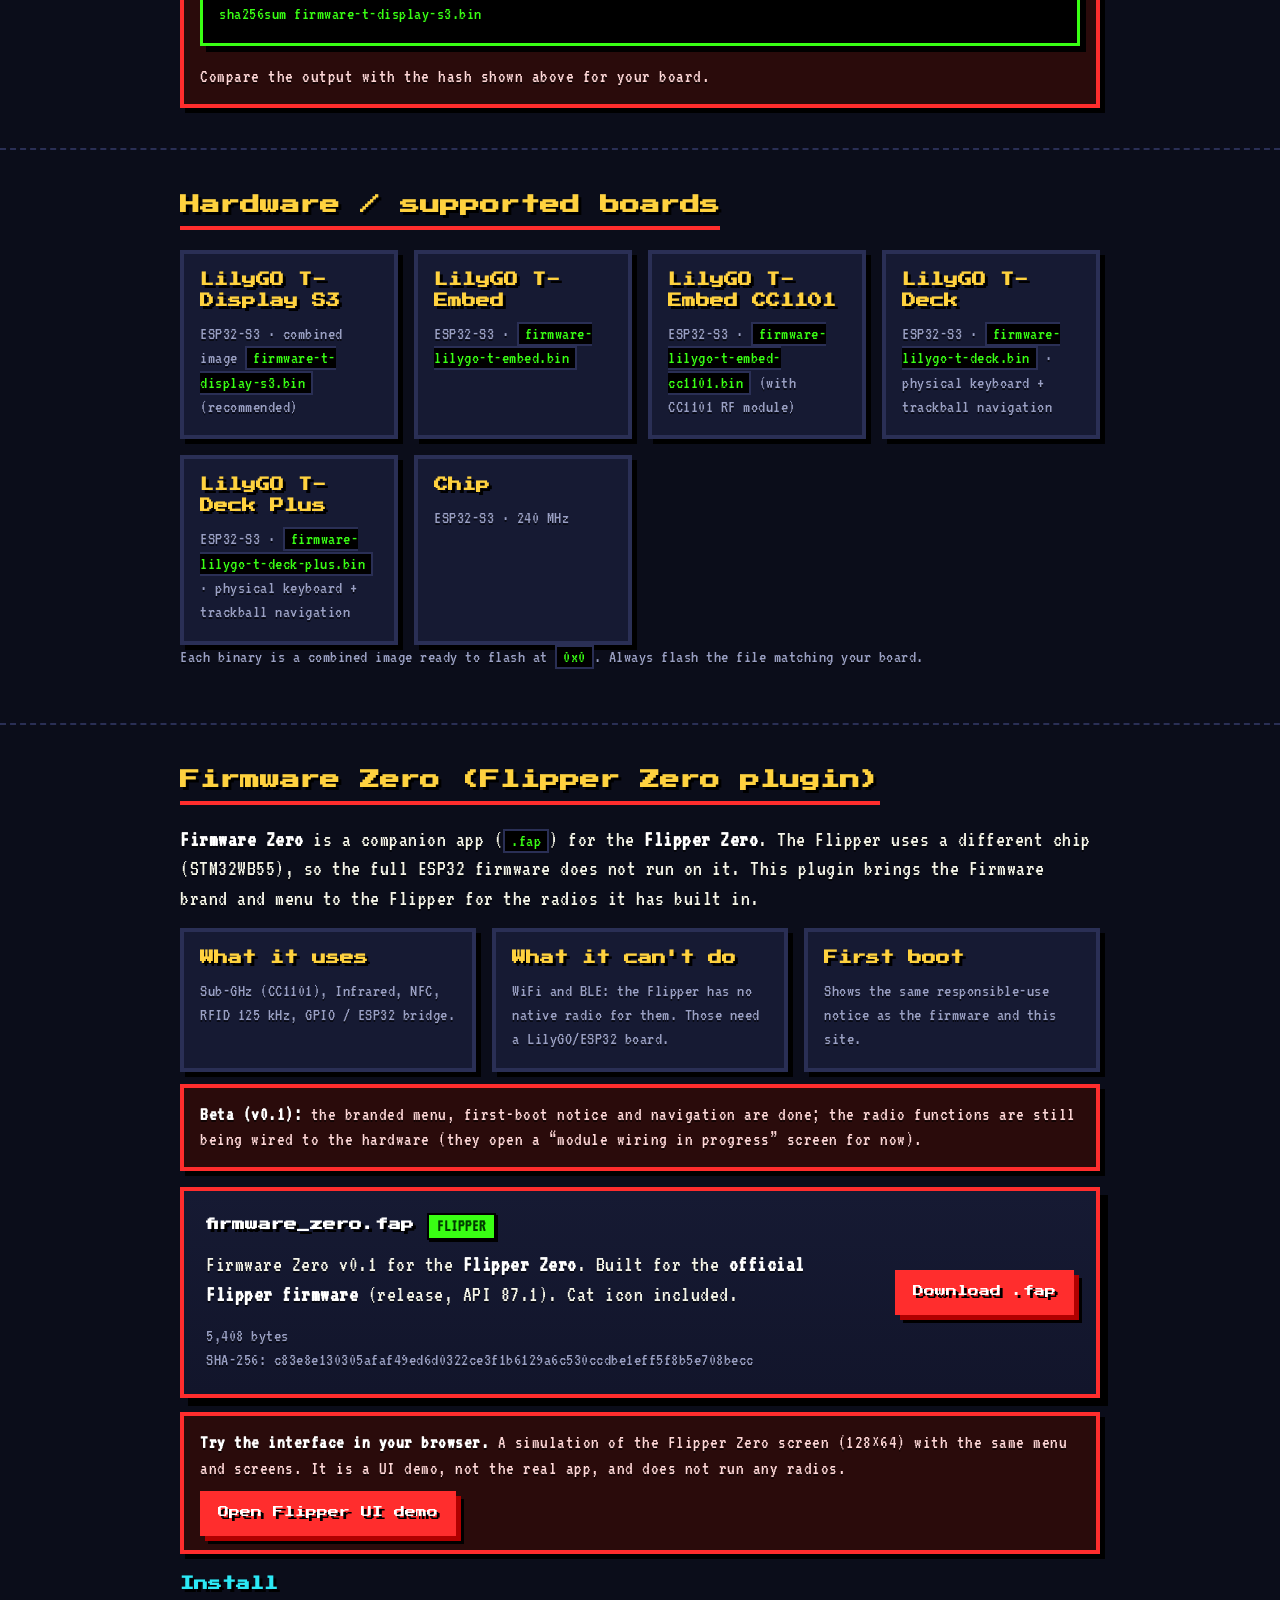
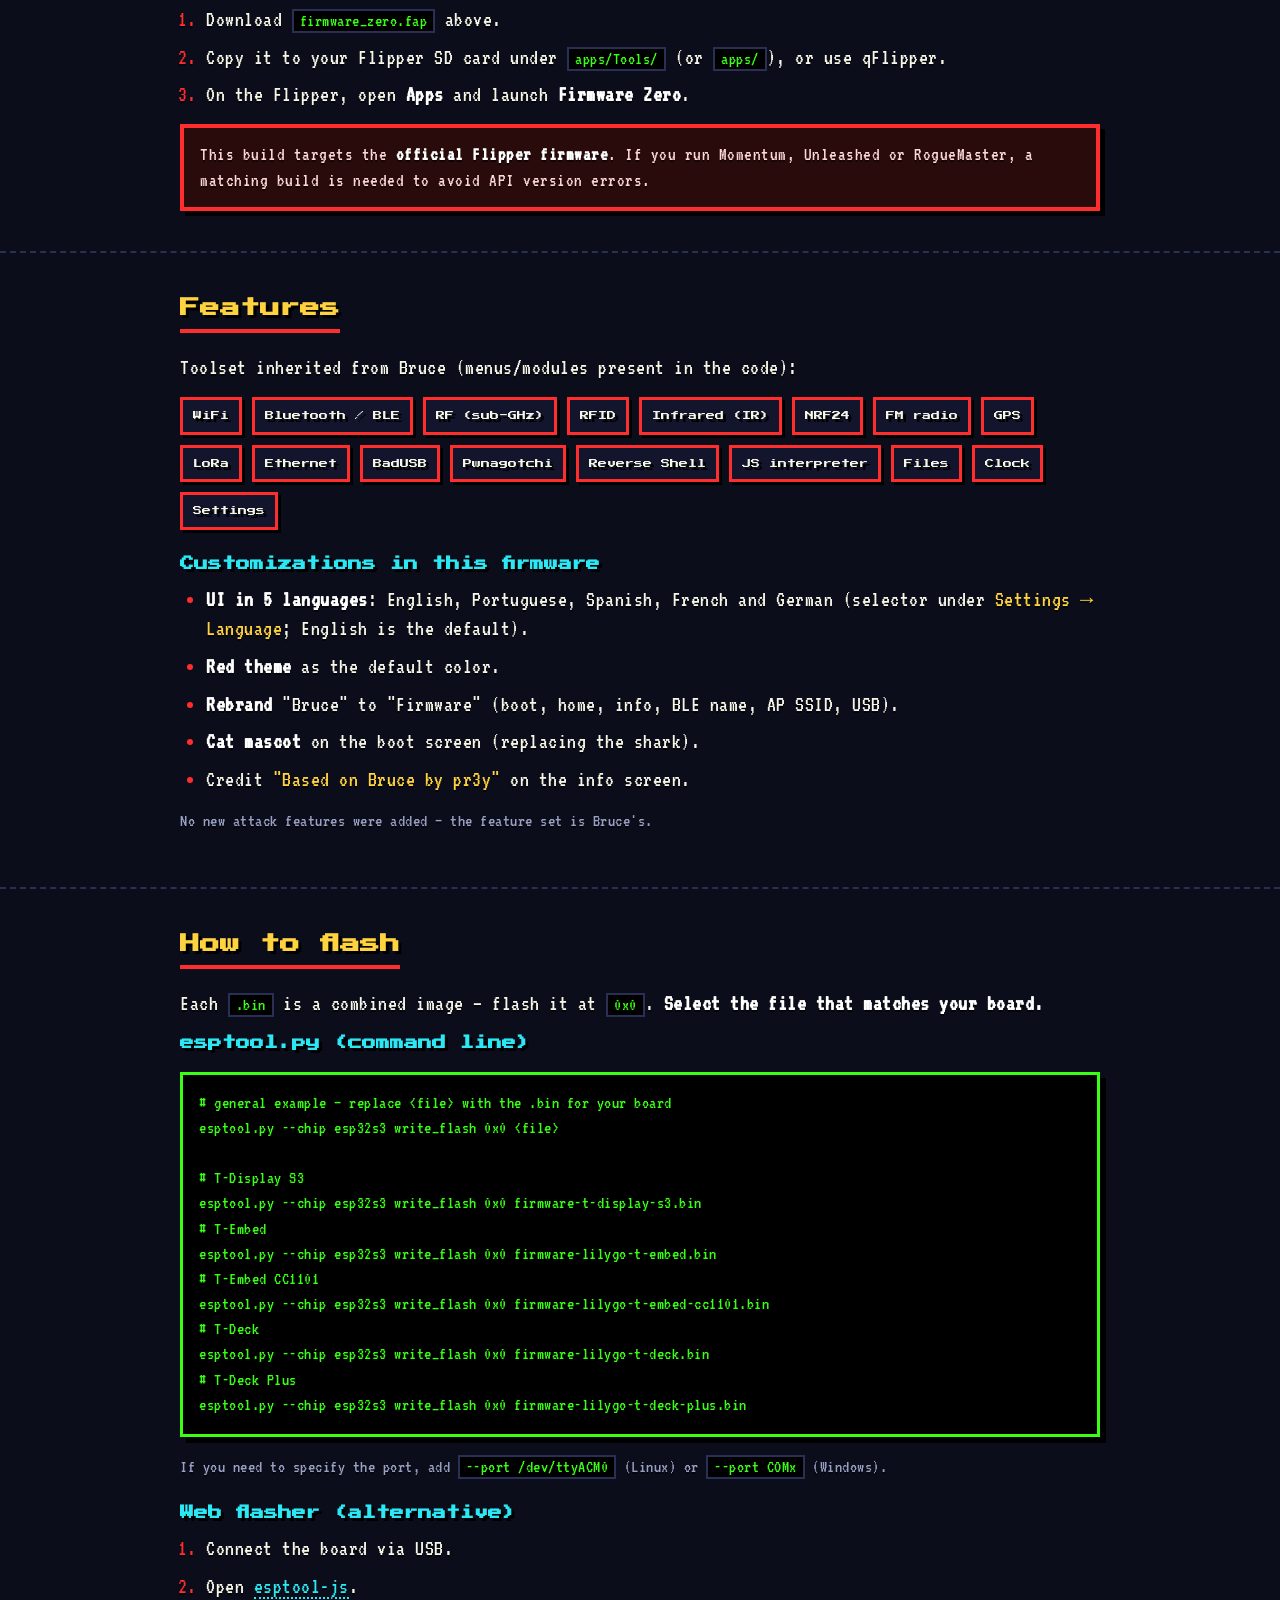
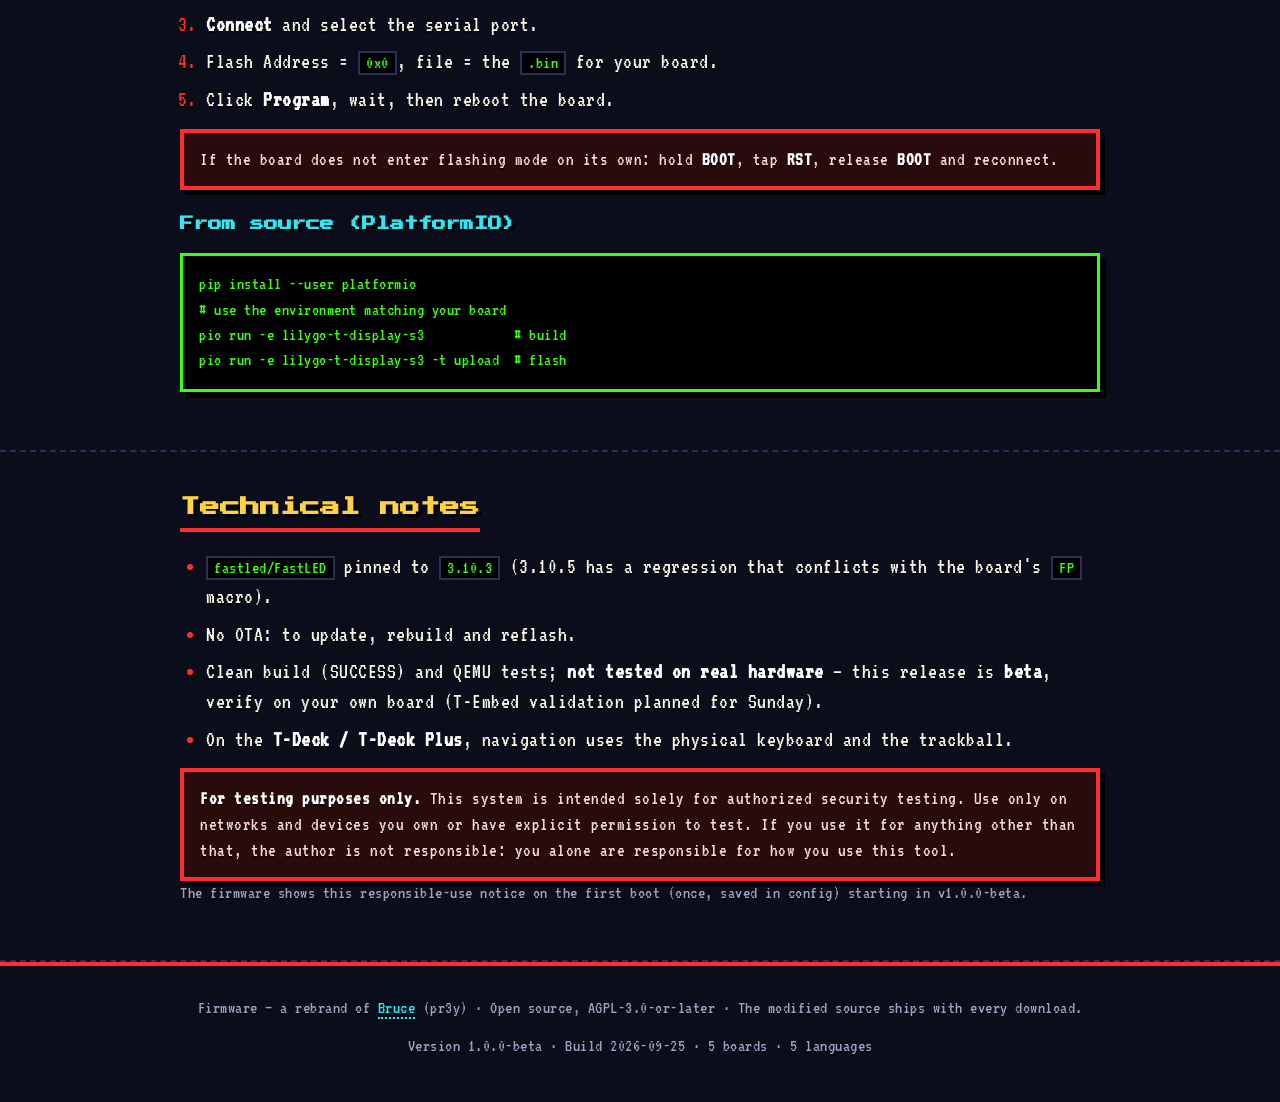
==== commit 8754c3dd: "Add Firmware Zero Flipper UI demo" ====
--- a/index.html
+++ b/index.html
@@ -234,6 +234,13 @@
           SHA-256: c83e8e130305afaf49ed6d0322ce3f1b6129a6c530ccdbe1eff5f8b5e708becc</div>
       </div>
       <a class="btn" href="downloads/firmware_zero.fap" download>Download .fap</a>
+    </div>
+
+    <div class="warn" style="margin-top:14px">
+      <strong>Try the interface in your browser.</strong> A simulation of the Flipper Zero
+      screen (128&times;64) with the same menu and screens. It is a UI demo, not the real app,
+      and does not run any radios.
+      <div style="margin-top:10px"><a class="btn" href="flipper-demo/">Open Flipper UI demo</a></div>
     </div>
 
     <h3 style="margin-top:20px">Install</h3>
